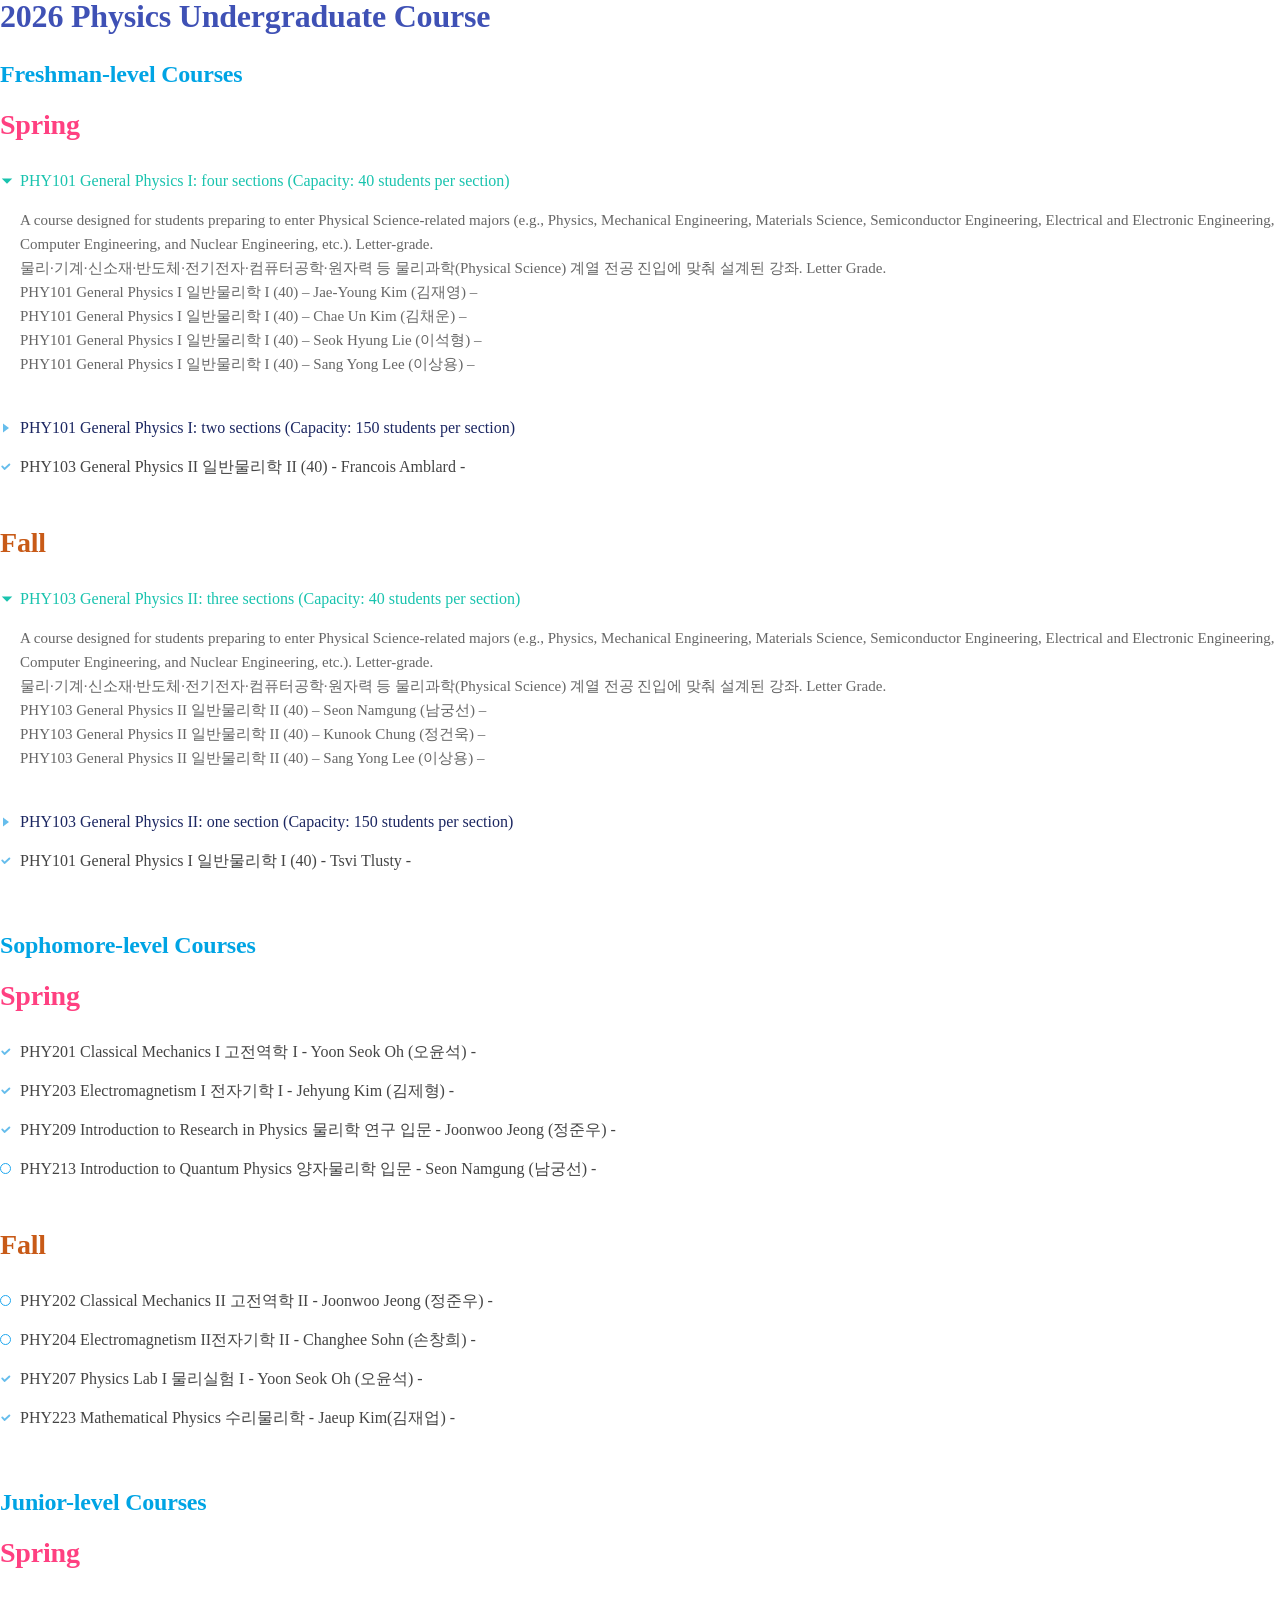
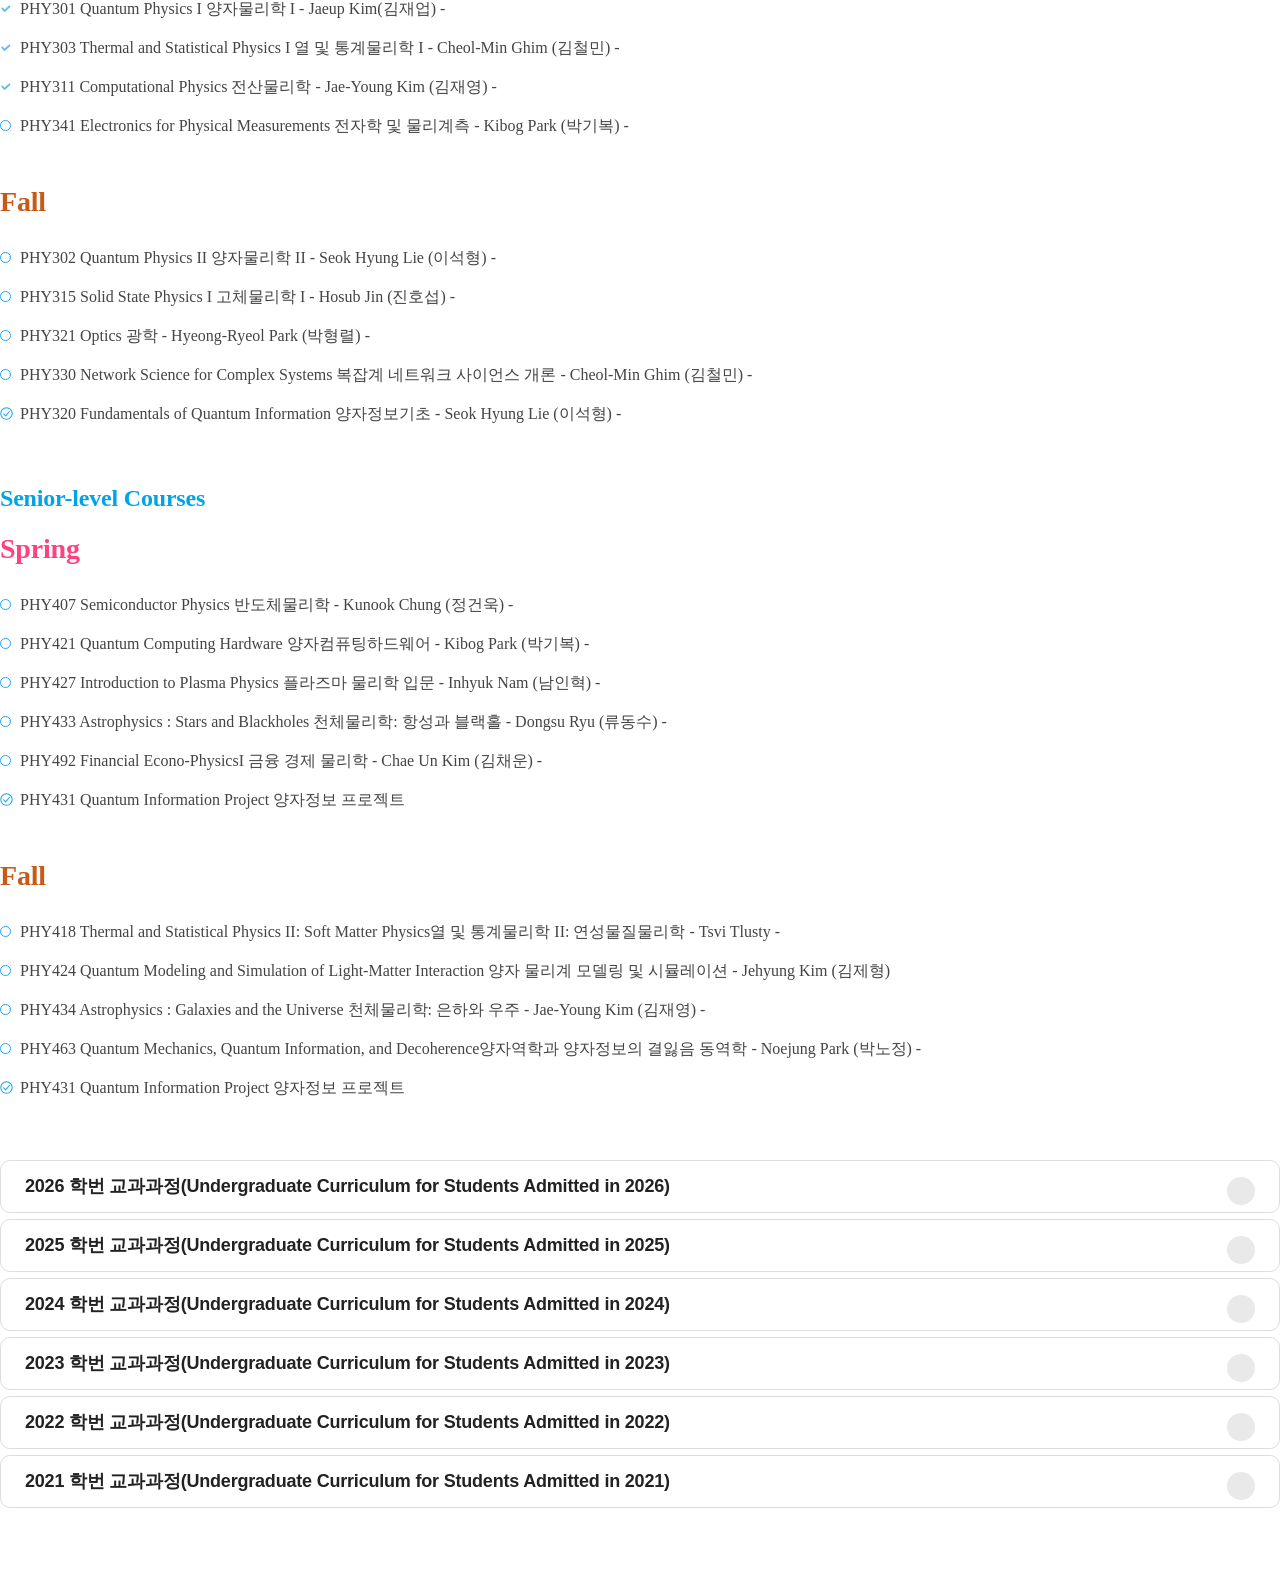
==== index.html @ bd82615c "first commit" ====
<!doctype html>
<html lang="en">
  <head>
    <meta charset="UTF-8" />
    <meta name="viewport" content="width=device-width, initial-scale=1.0" />
    <title>UNIST Semiconductor Engineering - Goal & Strategy</title>
    <link rel="stylesheet" href="base.css" />
    <link rel="stylesheet" href="table.css" />
    <link rel="stylesheet" href="style.css" />
    <script src="https://cdnjs.cloudflare.com/ajax/libs/jquery/3.7.1/jquery.min.js"></script>
    <script src="index.js"></script>
  </head>
  <body>
    <div class="content-box">
      <div class="con-box">
        <h4 class="h4-tit01 course-main-tit">
          2026 Physics Undergraduate Course
        </h4>
        <div class="con-box02">
          <h5 class="h5-tit01 course-sub-tit">Freshman-level Courses</h5>
          <div class="con-box03">
            <h6 class="h6-tit01 current spring-color">Spring</h6>
            <div class="course-content">
              <ul class="ul-type-dot course-ul">
                <li class="bullet-down title-green">
                  PHY101 General Physics I: four sections (Capacity: 40 students
                  per section)
                  <div class="course-desc">
                    <p>
                      A course designed for students preparing to enter Physical
                      Science-related majors (e.g., Physics, Mechanical
                      Engineering, Materials Science, Semiconductor Engineering,
                      Electrical and Electronic Engineering, Computer
                      Engineering, and Nuclear Engineering, etc.).
                      Letter-grade.<br />물리&middot;기계&middot;신소재&middot;반도체&middot;전기전자&middot;컴퓨터공학&middot;원자력
                      등 물리과학(Physical Science) 계열 전공 진입에 맞춰 설계된
                      강좌. Letter Grade.<br />PHY101 General Physics I
                      일반물리학 I (40) &ndash; Jae-Young Kim (김재영)
                      &ndash;<br />PHY101 General Physics I 일반물리학 I (40)
                      &ndash; Chae Un Kim (김채운) &ndash;<br />PHY101 General
                      Physics I 일반물리학 I (40) &ndash; Seok Hyung Lie
                      (이석형) &ndash;<br />PHY101 General Physics I 일반물리학
                      I (40) &ndash; Sang Yong Lee (이상용) &ndash;
                    </p>
                  </div>
                </li>
                <li class="bullet-right title-blue">
                  PHY101 General Physics I: two sections (Capacity: 150 students
                  per section)
                </li>
                <li class="bullet-check">
                  PHY103 General Physics II 일반물리학 II (40) - Francois
                  Amblard -
                </li>
              </ul>
            </div>
          </div>
          <div class="con-box03 no-pd">
            <h6 class="h6-tit01 current fall-color">Fall</h6>
            <div class="course-content">
              <ul class="ul-type-dot course-ul">
                <li class="bullet-down title-green">
                  PHY103 General Physics II: three sections (Capacity: 40
                  students per section)
                  <div class="course-desc">
                    <p>
                      A course designed for students preparing to enter Physical
                      Science-related majors (e.g., Physics, Mechanical
                      Engineering, Materials Science, Semiconductor Engineering,
                      Electrical and Electronic Engineering, Computer
                      Engineering, and Nuclear Engineering, etc.).
                      Letter-grade.<br />물리&middot;기계&middot;신소재&middot;반도체&middot;전기전자&middot;컴퓨터공학&middot;원자력
                      등 물리과학(Physical Science) 계열 전공 진입에 맞춰 설계된
                      강좌. Letter Grade.<br />PHY103 General Physics II
                      일반물리학 II (40) &ndash; Seon Namgung (남궁선)
                      &ndash;<br />PHY103 General Physics II 일반물리학 II (40)
                      &ndash; Kunook Chung (정건욱) &ndash;<br />PHY103 General
                      Physics II 일반물리학 II (40) &ndash; Sang Yong Lee
                      (이상용) &ndash;
                    </p>
                  </div>
                </li>
                <li class="bullet-right title-blue">
                  PHY103 General Physics II: one section (Capacity: 150 students
                  per section)
                </li>
                <li class="bullet-check">
                  PHY101 General Physics I 일반물리학 I (40) - Tsvi Tlusty -
                </li>
              </ul>
            </div>
          </div>
        </div>
        <div class="con-box02">
          <h5 class="h5-tit01 course-sub-tit">Sophomore-level Courses</h5>
          <div class="con-box03">
            <h6 class="h6-tit01 current spring-color">Spring</h6>
            <div class="course-content">
              <ul class="ul-type-dot course-ul">
                <li class="bullet-check">
                  PHY201 Classical Mechanics I 고전역학 I - Yoon Seok Oh
                  (오윤석) -
                </li>
                <li class="bullet-check">
                  PHY203 Electromagnetism I 전자기학 I - Jehyung Kim (김제형) -
                </li>
                <li class="bullet-check">
                  PHY209 Introduction to Research in Physics 물리학 연구 입문 -
                  Joonwoo Jeong (정준우) -
                </li>
                <li class="bullet-circle">
                  PHY213 Introduction to Quantum Physics 양자물리학 입문 - Seon
                  Namgung (남궁선) -
                </li>
              </ul>
            </div>
          </div>
          <div class="con-box03 no-pd">
            <h6 class="h6-tit01 current fall-color">Fall</h6>
            <div class="course-content">
              <ul class="ul-type-dot course-ul">
                <li class="bullet-circle">
                  PHY202 Classical Mechanics II 고전역학 II - Joonwoo Jeong
                  (정준우) -
                </li>
                <li class="bullet-circle">
                  PHY204 Electromagnetism II전자기학 II - Changhee Sohn (손창희)
                  -
                </li>
                <li class="bullet-check">
                  PHY207 Physics Lab I 물리실험 I - Yoon Seok Oh (오윤석) -
                </li>
                <li class="bullet-check">
                  PHY223 Mathematical Physics 수리물리학 - Jaeup Kim(김재업) -
                </li>
              </ul>
            </div>
          </div>
        </div>
        <div class="con-box02">
          <h5 class="h5-tit01 course-sub-tit">Junior-level Courses</h5>
          <div class="con-box03">
            <h6 class="h6-tit01 current spring-color">Spring</h6>
            <div class="course-content">
              <ul class="ul-type-dot course-ul">
                <li class="bullet-check">
                  PHY301 Quantum Physics I 양자물리학 I - Jaeup Kim(김재업) -
                </li>
                <li class="bullet-check">
                  PHY303 Thermal and Statistical Physics I 열 및 통계물리학 I -
                  Cheol-Min Ghim (김철민) -
                </li>
                <li class="bullet-check">
                  PHY311 Computational Physics 전산물리학 - Jae-Young Kim
                  (김재영) -
                </li>
                <li class="bullet-circle">
                  PHY341 Electronics for Physical Measurements 전자학 및
                  물리계측 - Kibog Park (박기복) -
                </li>
              </ul>
            </div>
          </div>
          <div class="con-box03 no-pd">
            <h6 class="h6-tit01 current fall-color">Fall</h6>
            <div class="course-content">
              <ul class="ul-type-dot course-ul">
                <li class="bullet-circle">
                  PHY302 Quantum Physics II 양자물리학 II - Seok Hyung Lie
                  (이석형) -
                </li>
                <li class="bullet-circle">
                  PHY315 Solid State Physics I 고체물리학 I - Hosub Jin (진호섭)
                  -
                </li>
                <li class="bullet-circle">
                  PHY321 Optics 광학 - Hyeong-Ryeol Park (박형렬) -
                </li>
                <li class="bullet-circle">
                  PHY330 Network Science for Complex Systems 복잡계 네트워크
                  사이언스 개론 - Cheol-Min Ghim (김철민) -
                </li>
                <li class="bullet-check-circle">
                  PHY320 Fundamentals of Quantum Information 양자정보기초 - Seok
                  Hyung Lie (이석형) -
                </li>
              </ul>
            </div>
          </div>
        </div>
        <div class="con-box02">
          <h5 class="h5-tit01 course-sub-tit">Senior-level Courses</h5>
          <div class="con-box03">
            <h6 class="h6-tit01 current spring-color">Spring</h6>
            <div class="course-content">
              <ul class="ul-type-dot course-ul">
                <li class="bullet-circle">
                  PHY407 Semiconductor Physics 반도체물리학 - Kunook Chung
                  (정건욱) -
                </li>
                <li class="bullet-circle">
                  PHY421 Quantum Computing Hardware 양자컴퓨팅하드웨어 - Kibog
                  Park (박기복) -
                </li>
                <li class="bullet-circle">
                  PHY427 Introduction to Plasma Physics 플라즈마 물리학 입문 -
                  Inhyuk Nam (남인혁) -
                </li>
                <li class="bullet-circle">
                  PHY433 Astrophysics : Stars and Blackholes 천체물리학: 항성과
                  블랙홀 - Dongsu Ryu (류동수) -
                </li>
                <li class="bullet-circle">
                  PHY492 Financial Econo-PhysicsI 금융 경제 물리학 - Chae Un Kim
                  (김채운) -
                </li>
                <li class="bullet-check-circle">
                  PHY431 Quantum Information Project 양자정보 프로젝트
                </li>
              </ul>
            </div>
          </div>
          <div class="con-box03 no-pd">
            <h6 class="h6-tit01 current fall-color">Fall</h6>
            <div class="course-content">
              <ul class="ul-type-dot course-ul">
                <li class="bullet-circle">
                  PHY418 Thermal and Statistical Physics II: Soft Matter
                  Physics열 및 통계물리학 II: 연성물질물리학 - Tsvi Tlusty -
                </li>
                <li class="bullet-circle">
                  PHY424 Quantum Modeling and Simulation of Light-Matter
                  Interaction 양자 물리계 모델링 및 시뮬레이션 - Jehyung Kim
                  (김제형)
                </li>
                <li class="bullet-circle">
                  PHY434 Astrophysics : Galaxies and the Universe 천체물리학:
                  은하와 우주 - Jae-Young Kim (김재영) -
                </li>
                <li class="bullet-circle">
                  PHY463 Quantum Mechanics, Quantum Information, and
                  Decoherence양자역학과 양자정보의 결잃음 동역학 - Noejung Park
                  (박노정) -
                </li>
                <li class="bullet-check-circle">
                  PHY431 Quantum Information Project 양자정보 프로젝트
                </li>
              </ul>
            </div>
          </div>
        </div>

        <div class="con-box02 no-pd">
          <div class="accordion">
            <div class="accordion-item">
              <button class="accordion-header">
                <span
                  >2026 학번 교과과정(Undergraduate Curriculum for Students
                  Admitted in 2026)</span
                >
              </button>
              <div class="accordion-body">
                <div class="pdf-box type02">
                  <div
                    class="pdf-view"
                    id="pdf-view-2026"
                    data-url="/_res/unist/physics/etc/2026-Undergraduate-Course-Catalog.pdf"
                  ></div>
                </div>
              </div>
            </div>
            <div class="accordion-item">
              <button class="accordion-header">
                <span
                  >2025 학번 교과과정(Undergraduate Curriculum for Students
                  Admitted in 2025)</span
                >
              </button>
              <div class="accordion-body">
                <div class="pdf-box type02">
                  <div
                    class="pdf-view"
                    id="pdf-view-2025"
                    data-url="/_res/unist/physics/etc/2025-Undergraduate-Course-Catalog.pdf"
                  ></div>
                </div>
              </div>
            </div>
            <div class="accordion-item">
              <button class="accordion-header">
                <span
                  >2024 학번 교과과정(Undergraduate Curriculum for Students
                  Admitted in 2024)</span
                >
              </button>
              <div class="accordion-body">
                <div class="pdf-box type02">
                  <div
                    class="pdf-view"
                    id="pdf-view-2024"
                    data-url="/_res/unist/physics/etc/2024-Undergraduate-Course-Catalog.pdf"
                  ></div>
                </div>
              </div>
            </div>
            <div class="accordion-item">
              <button class="accordion-header">
                <span
                  >2023 학번 교과과정(Undergraduate Curriculum for Students
                  Admitted in 2023)</span
                >
              </button>
              <div class="accordion-body">
                <div class="pdf-box type02">
                  <div
                    class="pdf-view"
                    id="pdf-view-2023"
                    data-url="/_res/unist/physics/etc/2023-Undergraduate-Course-Catalog.pdf"
                  ></div>
                </div>
              </div>
            </div>
            <div class="accordion-item">
              <button class="accordion-header">
                <span
                  >2022 학번 교과과정(Undergraduate Curriculum for Students
                  Admitted in 2022)</span
                >
              </button>
              <div class="accordion-body">
                <div class="pdf-box type02">
                  <div
                    class="pdf-view"
                    id="pdf-view-2022"
                    data-url="/_res/unist/physics/etc/2022-Undergraduate-Course-Catalog.pdf"
                  ></div>
                </div>
              </div>
            </div>
            <div class="accordion-item">
              <button class="accordion-header">
                <span
                  >2021 학번 교과과정(Undergraduate Curriculum for Students
                  Admitted in 2021)</span
                >
              </button>
              <div class="accordion-body">
                <div class="pdf-box type02">
                  <div
                    class="pdf-view"
                    id="pdf-view-2021"
                    data-url="/_res/unist/physics/etc/2021-Undergraduate-Course-Catalog.pdf"
                  ></div>
                </div>
              </div>
            </div>
          </div>
        </div>
      </div>
    </div>
  </body>
</html>
---- base.css ----
@charset "utf-8";

* {
  padding: 0;
  margin: 0;
}

html {
  -webkit-text-size-adjust: 100%;
}
.overflow-hidden {
  overflow: hidden;
}
.pc-hide {
  display: none;
}

.con-box {
  padding: 0 0 70px;
}
.inner-box {
  padding: 0 0 60px;
}
.con-box02 {
  padding: 0 0 50px 0;
}
.con-box03 {
  padding: 0 0 40px 0;
}

.h4-tit01 {
  font-weight: 700;
  font-size: 38px;
  line-height: 100%;
  letter-spacing: -0.2px;
  vertical-align: middle;
  color: #111111;
  padding: 0 0 40px;
}
.h5-tit01 {
  color: #222222;
  font-weight: 700;
  font-size: 32px;
  line-height: 100%;
  letter-spacing: -0.2px;
  vertical-align: middle;
  padding: 0 0 36px;
}
.h6-tit01 {
  color: #222222;
  font-weight: 700;
  font-size: 28px;
  line-height: 100%;
  letter-spacing: -0.2px;
  vertical-align: middle;
  padding: 0 0 30px;
}

.intro-p {
  font-weight: 700;
  font-size: 20px;
  line-height: 36px;
  letter-spacing: -0.2px;
  vertical-align: middle;
  color: #222222;
  padding: 0 0 24px;
}
.con-p {
  font-family: Pretendard;
  font-weight: 500;
  font-size: 16px;
  leading-trim: NONE;
  line-height: 32px;
  letter-spacing: -0.2px;
  vertical-align: bottom;
  color: #444444;
  padding: 0 0 32px;
}

.application .mark-p {
  margin: 20px 0 10px 0;
}
.mark-p {
  position: relative;
  font-weight: 500;
  font-size: 14px;
  line-height: 140%;
  letter-spacing: 0.25px;
  color: #004bae;
  padding: 0 0 0 12px;
}
.mark-p:before {
  content: '※';
  position: absolute;
  top: 0;
  left: 0;
}
.mark-p02 {
  position: relative;
  font-weight: 700;
  font-size: 18px;
  line-height: 36px;
  letter-spacing: -0.1px;
  padding: 0 0 0 12px;
  color: #333333;
}
.mark-p02:before {
  content: '※';
  position: absolute;
  top: 0;
  left: 0;
}
.mark-p03 {
  position: relative;
  font-weight: 700;
  font-size: 12px;
  line-height: 24px;
  letter-spacing: -0.1px;
  padding: 0 0 0 12px;
  color: #045097;
}
.mark-p03:before {
  content: '※';
  position: absolute;
  top: 0;
  left: 0;
}
.mark-p04 {
  position: relative;
  font-weight: 700;
  font-size: 14px;
  line-height: 140%;
  letter-spacing: 0.25px;
  padding: 0 0 0 12px;
  color: #666666;
}
.mark-p05 {
  position: relative;
  font-weight: 500;
  font-size: 14px;
  line-height: 140%;
  letter-spacing: 0.25px;
  padding: 0 0 0 12px;
  color: #666666;
}
.mark-p05:before {
  content: '※';
  position: absolute;
  top: 0;
  left: 0;
}
.mark-p06 {
  position: relative;
  font-weight: 500;
  font-size: 14px;
  line-height: 140%;
  letter-spacing: 0.25px;
  color: #222;
  padding: 0 0 0 12px;
}
.mark-p06:before {
  content: '※';
  position: absolute;
  top: 0;
  left: 0;
}

.no-pbt {
  padding-top: 0 !important;
}
.bd-p {
  border: 1px solid #ccc;
  padding: 25px 30px;
  color: #222;
  font-size: 16px;
  font-weight: 400;
  line-height: 26px;
}

.ul-type-bar > li {
  position: relative;
  padding: 0 0 5px 15px;
  line-height: 140%;
  font-size: 16px;
  font-weight: 500;
  color: #666666;
}
.ul-type-bar > li:before {
  content: '';
  position: absolute;
  top: 8px;
  left: 0;
  width: 8px;
  height: 2px;
  background-color: #666666;
}
.ul-type-bar > li:last-child {
  padding-bottom: 0;
}

.ul-type-dot > li {
  position: relative;
  padding: 0 0 5px 15px;
  line-height: 160%;
  font-size: 16px;
  font-weight: 500;
  color: #666666;
  letter-spacing: 0;
}
.ul-type-dot > li:before {
  content: '';
  position: absolute;
  top: 12px;
  left: 0;
  width: 4px;
  height: 4px;
  background-color: #666666;
  border-radius: 100%;
}
.ul-type-dot > li:last-child {
  padding-bottom: 0;
}

.ul-type-dot02 > li {
  position: relative;
  padding: 0 0 16px 11px;
  font-weight: 500;
  font-size: 16px;
  line-height: 100%;
  letter-spacing: -0.2px;
  vertical-align: bottom;
  color: #444444;
}
.ul-type-dot02 > li:before {
  content: '';
  position: absolute;
  top: 6px;
  left: 0;
  width: 3px;
  height: 3px;
  background-color: #000e2d;
  border-radius: 100%;
}
.ul-type-dot02 > li:last-child {
  padding-bottom: 0;
}

.ul-type-normal > li {
  position: relative;
  line-height: 30px;
  text-indent: 0;
  word-break: keep-all;
}
.ul-type-normal > li:last-of-type {
  padding-bottom: 0;
}

.ol-type01 {
  counter-reset: my-counter;
}
.ol-type01 > li {
  line-height: 160%;
  font-size: 16px;
  font-weight: 500;
  color: #666666;
  padding: 0 0 10px 30px;
  counter-increment: my-counter;
  position: relative;
}
.ol-type01 > li:before {
  content: counter(my-counter);
  position: absolute;
  left: 0;
  top: 2px;
  width: 20px;
  height: 20px;
  border-radius: 100%;
  background: #001b54;
  display: flex;
  align-items: center;
  justify-content: center;
  color: #fff;
  font-size: 12px;
  line-height: 1;
}
.ol-type01 > li:last-child {
  padding-bottom: 0;
}
.ol-type02 > li {
  margin: 0 0 0 20px;
  line-height: 30px;
  text-indent: -20px;
}
.ol-type03 {
  list-style: auto;
}
.ol-type03 > li {
  margin: 0 0 10px 20px;
  line-height: 30px;
  line-height: 160%;
  font-size: 16px;
  font-weight: 500;
  color: #666666;
}
.ol-type03 > li:last-child {
  margin-bottom: 0;
}

.ul-type03 > li {
  position: relative;
  padding: 0 0 0 13px;
  line-height: 24px;
  font-size: 14px;
  font-weight: 500;
  color: #333333;
}
.ul-type03 > li:before {
  content: '';
  position: absolute;
  top: 12px;
  left: 0;
  width: 4px;
  height: 4px;
  background-color: #fe9c00;
  border-radius: 2px;
}
.ul-type04 > li {
  position: relative;
  padding: 0 0 0 13px;
  line-height: 24px;
  font-size: 16px;
  font-weight: 600;
  color: #333333;
  letter-spacing: -0.2px;
  margin-bottom: 5px;
}
.ul-type04 > li:before {
  content: '';
  position: absolute;
  top: 9px;
  left: 0;
  width: 4px;
  height: 4px;
  background-color: #1980c2;
  border-radius: 2px;
}
.ul-type05 > li {
  position: relative;
  padding: 0 0 0 13px;
  line-height: 24px;
  font-size: 16px;
  font-weight: 500;
  color: #333333;
}
.ul-type05 > li:before {
  content: '';
  position: absolute;
  top: 12px;
  left: 0;
  width: 4px;
  height: 4px;
  background-color: #333333;
  border-radius: 2px;
}

.txt-left {
  text-align: left !important;
}
.txt-right {
  text-align: right !important;
}
.txt-center {
  text-align: center !important;
}
.txt-jus {
  text-align: justify !important;
}
.txt-regular {
  font-weight: 400 !important;
}
.txt-medium {
  font-weight: 500 !important;
}
.txt-semibold {
  font-weight: 600 !important;
}
.txt-bold {
  font-weight: 700 !important;
}
.txt-underline {
  text-decoration: underline;
}
.txt-italic {
  font-style: italic;
}
.txt-black {
  color: #333333 !important;
}
.txt-black02 {
  color: #222222 !important;
}
.txt-red {
  color: #c42323 !important;
}
.txt-blue {
  color: #045097 !important;
}
.txt-green {
  color: #008000 !important;
}
.txt-purple {
  color: #800080 !important;
}
.txt-brown {
  color: #94795f !important;
}
.txt-yellow {
  color: #ffd700 !important;
}
.txt-gray {
  color: #666666 !important;
}
.txt-pink {
  color: #c8005f !important;
}
.txt-orange {
  color: #e67200 !important;
}
.txt-white {
  color: #fff !important;
}
.txt-light-blue {
  color: #35bdc7 !important;
}
.txt-light-blue02 {
  color: #004bae !important;
}
.txt-darkbl {
  color: #001a54 !important;
}

.font-semibold {
  font-weight: 600 !important;
}
.d-inline {
  display: inline-block !important;
}

.box-con {
  padding: 35px;
  background: #f5f8fa;
}
.img-box {
  position: relative;
  text-align: center;
  vertical-align: top;
}
.img-box.border {
  padding: 40px;
  border: 1px solid #e0e0e0;
  border-radius: 10px;
}
.img-box > img {
  max-width: 100%;
}
.img-box.w100 > img {
  width: 100%;
}
.img-box.br20 > img {
  border-radius: 20px;
}
.img-box .zoom-in {
  position: absolute;
  bottom: 10px;
  right: 10px;
  padding: 10px 0 0 0;
  text-align: right;
}
.object-fit > img {
  width: 100%;
  height: 100%;
  object-fit: cover;
}

.fl-l {
  float: left;
  padding: 0 20px 20px 0;
}
.fl-r {
  float: right;
  padding: 0 0 20px 20px;
}
.vt-top {
  vertical-align: top;
}
.vt-middle {
  vertical-align: middle;
}
.txt-place {
  place-items: center;
}
.fl-start {
  justify-content: flex-start !important;
}

/* ê°„ê²© */
.pd-t5 {
  padding-top: 5px !important;
}
.pd-t10 {
  padding-top: 10px !important;
}
.pd-t20 {
  padding-top: 20px !important;
}
.pd-t30 {
  padding-top: 30px !important;
}
.pd-b5 {
  padding-bottom: 5px !important;
}
.pd-b10 {
  padding-bottom: 10px !important;
}
.pd-b15 {
  padding-bottom: 15px !important;
}
.pd-b20 {
  padding-bottom: 20px !important;
}
.pd-b30 {
  padding-bottom: 30px !important;
}
.pd-b40 {
  padding-bottom: 40px !important;
}
.pd-b50 {
  padding-bottom: 50px !important;
}
.pd-b60 {
  padding-bottom: 60px !important;
}
.pd-l20 {
  padding-left: 20px !important;
}
.mg-t5 {
  margin-top: 5px !important;
}
.mg-t10 {
  margin-top: 10px !important;
}
.mg-t15 {
  margin-top: 15px !important;
}
.mg-t20 {
  margin-top: 20px !important;
}
.mg-t30 {
  margin-top: 30px !important;
}
.mg-t40 {
  margin-top: 40px !important;
}
.mg-b10 {
  margin-bottom: 10px !important;
}
.mg-b15 {
  margin-bottom: 15px !important;
}
.mg-b20 {
  margin-bottom: 20px !important;
}
.mg-b30 {
  margin-bottom: 30px !important;
}
.mg-b40 {
  margin-bottom: 40px !important;
}
.mg-b50 {
  margin-bottom: 50px !important;
}
.mg-b60 {
  margin-bottom: 60px !important;
}
.mg-tb10 {
  margin: 10px 0 !important;
}

.no-pd {
  padding-bottom: 0 !important;
}
.no-mg {
  margin-bottom: 0 !important;
}
.no-tmg {
  margin-top: 0 !important;
}

/*tab*/
.tab-wrap {
  margin-bottom: 60px;
}
.tab-box {
  padding: 0 0 60px;
}
.tab-box .tab-inner ul {
  display: flex;
  width: 100%;
  gap: 0;
  flex-wrap: nowrap;
  background: #eef3fc;
  border-radius: 99px;
}
.tab-box .tab-inner ul.tab-ul01 > li {
  position: relative;
  vertical-align: bottom;
  display: flex;
  flex: 1;
}
.tab-box .tab-inner ul:has(li:nth-child(6)) {
  display: grid;
  grid-template-columns: repeat(6, 1fr);
}
.tab-box .tab-inner ul.tab-ul01 > li a {
  display: flex;
  align-items: center;
  justify-content: center;
  width: 100%;
  padding: 16px 10px;
  background: unset;
  border: 0;
  border-radius: 0;
}
.tab-box ul.tab-ul01 > li.active a {
  /*border-color: #00439A;box-shadow: inset 0 0 0 2px #00439A;*/
  border: 0;
  background: #004edb;
  border-radius: 99px;
}
.tab-box ul.tab-ul01 > li a span {
  font-weight: 600;
  font-size: 16px;
  line-height: 140%;
  letter-spacing: 0.1px;
  text-align: center;
  vertical-align: middle;
  color: #111111;
  transition: all 0.3s;
  position: relative;
}
.tab-box ul.tab-ul01 > li.active a span {
  color: #fff;
  font-weight: 700;
}
.tab-box ul.tab-ul01 > li.active a span:before {
  display: none;
}

.m-tab-inner {
  display: none;
}
.m-tab-inner .custom-select {
  position: absolute;
  top: 0;
  width: 100%;
  height: 48px;
  font-size: 0;
  cursor: pointer;
  border-radius: 99px;
  overflow: hidden;
  transition: all 0.3s;
  z-index: 99;
  font-weight: 700;
  font-size: 16px;
  line-height: 140%;
  letter-spacing: 0.1px;
  text-align: center;
  vertical-align: middle;
  color: #fff;
  padding: 13px 30px;
  box-sizing: border-box;
  text-align: left;
  background: #004bae;
}
.m-tab-inner ul {
  flex-direction: column;
  position: absolute;
  font-weight: 500;
  padding: 15px 25px;
  border: 1px solid #555;
  margin-top: 5px;
  border-radius: 10px;
  background: rgb(255, 255, 255);
  font-size: 16px;
  color: #666666;
  width: 100%;
  z-index: 999;
  cursor: pointer;
  box-sizing: border-box;
}
.m-tab-inner ul li.active {
  color: #0374bc;
}

/*tab-category*/
.b-category01 {
  padding: 0 0 30px;
}
.b-category01 ul.tab-cate01 {
  display: flex;
  width: 100%;
  gap: 4px;
  flex-wrap: wrap;
}
.b-category01 ul.tab-cate01 > li {
  position: relative;
  vertical-align: bottom;
  border: 1px solid #dddddd;
  border-radius: 5px;
  overflow: hidden;
  display: flex;
  flex: 1;
}
.b-category01 ul:has(li:nth-child(5)) {
  display: grid;
  grid-template-columns: repeat(5, 1fr);
}
.b-category01 ul.tab-cate01 > li a {
  display: flex;
  align-items: center;
  justify-content: center;
  width: 100%;
  background-color: #ffffff;
  table-layout: fixed;
  padding: 16px 10px;
  transition: all 0.3s;
  box-sizing: border-box;
  box-shadow: inset 0 0 0 1px transparent;
  transition:
    box-shadow 0.25s ease,
    border-color 0.25s ease;
  font-weight: 600;
  font-size: 16px;
  line-height: 140%;
  letter-spacing: 0.1px;
  text-align: center;
  vertical-align: middle;
  color: #111111;
  transition: all 0.3s;
  position: relative;
}
.b-category01 ul.tab-cate01 > li.active a {
  border-color: #00439a;
  border: 2px solid #00439a;
  color: #00439a;
  font-weight: 700;
  border-radius: 5px;
}
.b-category01 ul.tab-cate01 > li.active a:before {
  content: '';
  display: inline-block;
  background: url(/_res/unist/unist/img/common/ico-check.png) no-repeat;
  background-size: cover;
  width: 20px;
  height: 14px;
  margin-right: 10px;
  vertical-align: middle;
}

.b-category01-m {
  display: none;
}
.b-category01-m .custom-select {
  position: absolute;
  top: 0;
  width: 100%;
  height: 44px;
  font-size: 0;
  cursor: pointer;
  border-radius: 5px;
  overflow: hidden;
  transition: all 0.3s;
  z-index: 99;
  font-weight: 700;
  font-size: 15px;
  line-height: 140%;
  letter-spacing: 0.1px;
  text-align: center;
  vertical-align: middle;
  color: #004bae;
  padding: 12px 20px;
  box-sizing: border-box;
}
.b-category01-m ul {
  flex-direction: column;
  position: absolute;
  font-weight: 500;
  padding: 15px 25px;
  border: 1px solid #555;
  margin-top: 5px;
  border-radius: 10px;
  background: rgb(255, 255, 255);
  font-size: 16px;
  color: #666666;
  width: 100%;
  z-index: 99;
  cursor: pointer;
  box-sizing: border-box;
}
.b-category01-m ul li.active {
  color: #0374bc;
}

/* btn */
.box-btn {
  padding: 30px 0 30px 0;
}
.box-btn .container-box {
  display: flex;
  flex-wrap: wrap;
  gap: 20px;
  justify-content: center;
}
.btn {
  display: inline-block;
  border: 1px solid #c0c0c0;
  padding: 16px 40px;
  font-size: 16px;
  font-weight: 400;
  line-height: 26px;
  letter-spacing: 0;
  color: #222222;
  border-radius: 8px;
}
.btn:hover {
  background: #001b54;
  color: #fff;
  border-color: #001b54;
}
.btn-gray {
  background-color: #e5e5e5;
}
.btn-violet {
  background-color: #80222f;
  color: #fff;
}
.btn-sky {
  background-color: #0066b3;
  border-color: #0066b3;
  color: #fff;
}
.btn-sky:hover {
  background-color: #fff;
  border-color: #c0c0c0;
  color: #222;
}

.btn.btn-file,
.btn.btn-link {
  position: relative;
  padding: 16px 70px 16px 40px;
  border: 1px solid #c0c0c0;
  font-size: 18px;
  font-weight: 400;
  line-height: 26px;
  letter-spacing: -0.54px;
}
.btn.btn-file:hover,
.btn.btn-link:hover {
  border-color: #001b54;
}
.btn-file:before {
  content: '';
  position: absolute;
  background-image: url(../img/common/ico-download.png);
  background-repeat: no-repeat;
  background-size: cover;
  width: 20px;
  height: 18px;
  top: 48%;
  right: 30px;
  transform: translateY(-50%);
}
.btn-file:hover:before {
  background-image: url(../img/common/ico-download-w.png);
  background-repeat: no-repeat;
  background-size: cover;
  width: 20px;
  height: 18px;
  top: 48%;
  right: 30px;
  transform: translateY(-50%);
}
.btn-link:before {
  background-image: url(../img/common/ico-open.png);
  content: '';
  position: absolute;
  background-repeat: no-repeat;
  background-size: cover;
  width: 20px;
  height: 20px;
  top: 48%;
  right: 30px;
  transform: translateY(-50%);
}
.btn-link:hover:before {
  background-image: url(../img/common/ico-open-w.png);
  content: '';
  position: absolute;
  background-repeat: no-repeat;
  background-size: cover;
  width: 20px;
  height: 20px;
  top: 48%;
  right: 30px;
  transform: translateY(-50%);
}

.btn.btn-type03 {
  border: 1px solid #001b54;
  border-radius: 500px;
  padding: 17px 24px;
  display: inline-block;
  display: flex;
  align-items: center;
  gap: 10px;
  font-weight: 700;
  font-size: 15px;
  line-height: 130%;
  letter-spacing: -0.2px;
  color: #001b54;
  transition: all 0.3s;
}
.btn.btn-type03.btn-white {
  color: #fff;
  background-color: #001b54;
}
.btn.btn-type03.btn-white:hover {
  color: #fff;
  background-color: #001b54;
}
.btn.btn-type03.btn-white:after {
  background-image: url(../img/common/ico-down02-hover.png);
  background-repeat: no-repeat;
  background-size: cover;
}
.btn.btn-type03:hover {
  color: #001b54;
  background: unset;
}
.btn.btn-type03:after {
  content: '';
  background-image: url(../img/common/ico-down02.png);
  background-repeat: no-repeat;
  background-size: cover;
  width: 28px;
  height: 28px;
}
/*.btn.btn-type03:hover:after {background-image: url(../img/common/ico-down02-hover.png);background-repeat:no-repeat;background-size:cover;}*/

.flex-start {
  justify-content: flex-start !important;
}
.box-border {
  border: 1px solid #dddddd;
  border-radius: 5px;
  padding: 25px 25px 30px;
}
.box-border .top-tit {
  display: flex;
  gap: 8px;
  align-items: center;
  margin: 0 0 10px;
}
.box-border .top-tit span {
  display: block;
  border-radius: 12px;
  color: #fff;
  font-weight: 700;
  font-size: 13px;
  line-height: 100%;
  letter-spacing: -0.1px;
  vertical-align: middle;
  padding: 8px 12px;
}
.box-border .top-tit .tit {
  font-weight: 600;
  font-size: 20px;
  line-height: 180%;
  letter-spacing: 0;
  vertical-align: middle;
  color: #000e2d;
  flex: 1;
}
.box-border .desc {
  padding: 5px 0 0 40px;
}

.box-border .top-tit span.blue {
  background: #004bae;
}
.box-border .top-tit span.skyblue {
  background: #43c1c3;
}
.box-border .top-tit span.green {
  background: #74c343;
}

/*heading-wrap*/
.box-heading {
  border-radius: 5px;
  overflow: hidden;
  display: flex;
  position: relative;
  justify-content: flex-end;
}
.box-heading .box-txt {
  position: absolute;
  max-width: 732px;
  width: 100%;
  display: flex;
  flex-direction: column;
  left: 0;
  top: 50%;
  transform: translateY(-50%);
  padding: 40px 150px 40px 54px;
  border-radius: 5px 10px 10px 5px;
  height: 100%;
  overflow: hidden;
  box-sizing: border-box;
  justify-content: center;
  backdrop-filter: blur(20px);
}
.box-heading .box-txt .title {
  font-weight: 700;
  font-size: 26px;
  line-height: 100%;
  letter-spacing: 0;
  color: #fff;
  padding: 0 0 25px;
}
.box-heading .box-txt .txt {
  font-weight: 500;
  font-size: 16px;
  line-height: 160%;
  letter-spacing: 0;
  color: #fff;
  padding: 0 0 40px;
}
.box-heading .box-txt .txt02 {
  font-weight: 500;
  font-size: 16px;
  line-height: 160%;
  letter-spacing: -0.02em;
  color: #4bd7d9;
  padding: 0 0 40px;
}
.box-heading .box-txt .mark-p {
  color: #fff;
  font-weight: 700;
  font-size: 16px;
  line-height: 160%;
  letter-spacing: -0.01em;
  padding: 0 0 0 16px;
}
.box-heading .box-img img {
  width: 100%;
  height: 100%;
  object-fit: cover;
}

.box-heading.dormitory .box-txt {
  background: linear-gradient(
    90deg,
    #197e36 0%,
    #197e36 80%,
    rgba(25, 126, 54, 0.15) 100%
  );
  box-shadow:
    0px 5px 40px 0px #11111114,
    0px 0px 91.4px 0px #197e36 inset;
}
.box-heading .box-txt:after {
  content: '';
  position: absolute;
  background: url(/_res/unist/unist/img/content/ico-dormitory.png) no-repeat;
  background-size: cover;
  width: 170px;
  height: 136px;
  bottom: 0;
  right: 62px;
}
.box-heading.healthcare .box-txt {
  background: linear-gradient(
    90deg,
    #004bae 0%,
    #004bae 80%,
    rgba(25, 126, 54, 0.15) 100%
  );
  box-shadow:
    0px 5px 40px 0px #11111114,
    0px 0px 91.4px 0px #004bae inset;
}
.box-heading.healthcare .box-txt:after {
  content: '';
  position: absolute;
  background: url(/_res/unist/unist/img/content/ico-healthcare.png) no-repeat;
  background-size: cover;
  width: 224px;
  height: 151px;
  bottom: 0;
  right: 42px;
}
.box-heading.clinic .box-txt {
  background: linear-gradient(
    90deg,
    #2cbdbf 0%,
    #2cbdbf 80%,
    rgba(25, 126, 54, 0.15) 100%
  );
  box-shadow:
    0px 5px 40px 0px #11111114,
    0px 0px 91.4px 0px #2cbdbf inset;
}
.box-heading.clinic .box-txt:after {
  content: '';
  position: absolute;
  background: url(/_res/unist/unist/img/content/ico-dormitory02.png) no-repeat;
  background-size: cover;
  width: 224px;
  height: 151px;
  bottom: 0;
  right: 42px;
}
.box-heading.pharmacy .box-txt {
  background: linear-gradient(
    90deg,
    #6b3baf 0%,
    #6b3baf 80%,
    rgba(25, 126, 54, 0.15) 100%
  );
  box-shadow:
    0px 5px 40px 0px #11111114,
    0px 0px 91.4px 0px #6b3baf inset;
}
.box-heading.pharmacy .box-txt:after {
  content: '';
  position: absolute;
  background: url(/_res/unist/unist/img/content/ico-dormitory02.png) no-repeat;
  background-size: cover;
  width: 224px;
  height: 151px;
  bottom: 0;
  right: 42px;
}
.box-heading.human .box-txt {
  background: linear-gradient(
    90deg,
    #5b9fdf 0%,
    #5b9fdf 80%,
    rgba(25, 126, 54, 0.15) 100%
  );
  box-shadow:
    0px 5px 40px 0px #11111114,
    0px 0px 91.4px 0px #5b9fdf inset;
}
.box-heading.human .box-txt:after {
  content: '';
  position: absolute;
  background: url(/_res/unist/unist/img/content/ico-dormitory02.png) no-repeat;
  background-size: cover;
  width: 224px;
  height: 151px;
  bottom: 0;
  right: 42px;
}

.box-heading.location .box-txt {
  background: linear-gradient(
    90deg,
    #001a54 0%,
    #001a54 80%,
    rgba(25, 126, 54, 0.15) 100%
  );
  box-shadow:
    0px 5px 40px 0px #11111114,
    0px 0px 280px 0px #001a54 inset;
}
.box-heading.location .box-txt:after {
  display: none;
}

.list-guide {
  display: flex;
  gap: 30px 14px;
  flex-wrap: wrap;
}
.list-guide > li {
  flex: 1;
  height: auto;
  position: relative;
}
.list-guide > li .guide-box {
  border: 1px solid #dddddd;
  border-radius: 5px;
  padding: 20px 13px;
  box-sizing: border-box;
  display: flex;
  flex-direction: column;
  height: 100%;
  min-height: 132px;
  min-width: 194px;
}
.list-guide > li .box-top {
  display: flex;
  align-items: flex-start;
  gap: 5px;
  justify-content: center;
  margin: 0 0 10px;
}
.list-guide > li .box-top p {
  font-weight: 600;
  font-size: 16px;
  line-height: 180%;
  letter-spacing: 0;
  vertical-align: middle;
  color: #000e2d;
}
.list-guide > li .box-bot {
  display: flex;
  align-items: center;
  justify-content: center;
  flex: 1;
}
.list-guide > li .box-bot p {
  font-weight: 500;
  font-size: 16px;
  line-height: 160%;
  letter-spacing: 0;
  vertical-align: middle;
  color: #666666;
  text-align: center;
  word-break: break-all;
}

.accordion-item {
  border: 1px solid #dddddd;
  border-radius: 10px;
  padding: 16px 24px;
  background: #fff;
  position: relative;
  margin: 6px 0 0;
  cursor: pointer;
}
.accordion-item:first-child {
  margin: 0;
}
.accordion-header {
  width: 100%;
  border: none;
  display: flex;
  align-items: center;
  cursor: pointer;
  gap: 10px;
  background: unset;
  padding: 0;
  position: relative;
  transition: all 0.3s;
  border-bottom: 1px solid transparent;
}
.accordion-header:after {
  content: '';
  width: 100%;
  height: 28px;
  background: #e9e9e9 url(/_res/unist/temp01/img/common/ico-accordion.png)
    no-repeat center center;
  border-radius: 100%;
  max-width: 28px;
  position: absolute;
  top: 0;
  right: 0;
  transition: all 0.3s;
  background-size: 8px 5px;
}
.accordion-header > p {
  padding: 5px 20px;
  background: #e6eefb;
  border-radius: 99px;
  width: auto;
  box-sizing: border-box;
  font-weight: 600;
  font-size: 14px;
  line-height: 100%;
  letter-spacing: -0.2px;
  vertical-align: bottom;
  color: #004edb;
}
.accordion-header > span {
  font-weight: 700;
  font-size: 18px;
  line-height: 100%;
  letter-spacing: -0.2px;
  vertical-align: bottom;
  color: #222222;
}
.accordion-body {
  display: none;
  overflow: hidden;
  padding: 30px 0 6px;
}
.accordion-body p {
  font-weight: 500;
  font-size: 16px;
  line-height: 32px;
  letter-spacing: -0.2px;
  vertical-align: bottom;
  color: #444444;
}
.accordion-item.active .accordion-body {
  padding: 30px 0 6px;
}
.arrow {
  width: 10px;
  height: 10px;
  border-right: 2px solid #333;
  border-bottom: 2px solid #333;
  transform: rotate(45deg);
  transition: transform 0.3s ease;
}
.accordion-item.active .arrow {
  transform: rotate(-135deg);
}
.accordion-item.active {
  border-bottom: 1px solid #eeeeee;
}
.accordion-item.active .accordion-header:after {
  background: #004edb url(/_res/unist/temp01/img/common/ico-accordion-top.png)
    no-repeat center center;
  background-size: 8px 5px;
  transform: rotate(360deg);
}
.btn-accordion {
  margin: 40px 0 0;
  display: flex;
  gap: 10px;
}
.btn-accordion a {
  padding: 20px 20px;
  max-width: 235px;
  width: 100%;
  box-sizing: border-box;
  border: 1px solid #004edb;
  border-radius: 5px;
  display: flex;
  align-items: center;
  justify-content: center;
  font-weight: 700;
  font-size: 16px;
  line-height: 100%;
  letter-spacing: -0.2px;
  color: #004edb;
  transition: all 0.3s;
}
.btn-accordion a:hover {
  background: #004edb;
  border: 1px solid #004edb;
  color: #fff;
}

@media screen and (min-width: 1025px) {
  /* tab one page */
  .tab-area1 > button {
    display: none;
  }
  .tab-area1.type02 {
    margin-bottom: 40px;
  }
  .tab-area1.type02 .tit-tab {
    display: none;
  }
  .tab-area1.type02 > ul {
    gap: 8px;
    display: flex;
    flex-wrap: wrap;
  }
  .tab-area1.type02 > ul > li {
    margin-right: 0px;
  }
  .tab-area1.type02 > ul > li {
    position: relative;
    vertical-align: bottom;
    border: 1px solid #dddddd;
    border-radius: 5px;
    overflow: hidden;
    display: flex;
    flex: 1;
  }
  .tab-area1.type02 > ul > li a {
    display: flex;
    align-items: center;
    justify-content: center;
    width: 100%;
    background-color: #ffffff;
    table-layout: fixed;
    box-sizing: border-box;
    padding: 16px 10px;
    transition: all 0.3s;
    box-sizing: border-box;
    box-shadow: inset 0 0 0 1px transparent;
    transition:
      box-shadow 0.25s ease,
      border-color 0.25s ease;
  }
  .tab-area1.type02 > ul > li a > span {
    font-weight: 600;
    font-size: 16px;
    line-height: 140%;
    letter-spacing: 0.1px;
    text-align: center;
    vertical-align: middle;
    color: #111111;
    transition: all 0.3s;
    position: relative;
  }
  .tab-area1.type02 > ul > li a.active {
    border-color: #00439a;
    box-shadow: inset 0 0 0 2px #00439a;
    border: 1px solid #00439a;
  }
  .tab-area1.type02 > ul > li a.active span {
    color: #00439a;
    font-weight: 700;
  }
  .tab-area1.type02 > ul > li a.active span:before {
    content: '';
    display: inline-block;
    background: url(/_res/unist/unist/img/common/ico-check.png) no-repeat;
    background-size: cover;
    width: 20px;
    height: 14px;
    margin-right: 10px;
    vertical-align: middle;
  }
}

@media screen and (max-width: 1024px) {
  .pc-hide {
    display: block !important;
  }
  .mobile-hide {
    display: none;
  }

  .tab-area1.type02 {
    position: relative;
  }
  .tab-area1.type02.tops {
    margin-top: 40px;
    margin-bottom: 60px;
  }
  .tab-area1.type02 > button {
    display: block;
    background-color: #ffffff;
    height: 44px;
    border-radius: 5px;
    border: 1px solid #00317c;
    font-size: 15px;
    text-align: center;
    position: relative;
    color: #004bae;
    width: 100%;
    font-weight: 700;
    cursor: pointer;
    padding: 0;
    margin: 0 0 30px;
  }
  .tab-area1.type02 > button > span {
    position: relative;
    padding: 12px 20px;
    display: block;
    height: 100%;
    width: 100%;
    box-sizing: border-box;
  }
  .tab-area1.type02 > button > span:after {
    content: '';
    background: url(/_res/unist/unist/img/common/ico-tab-mo.png) no-repeat;
    position: absolute;
    right: 21px;
    top: 0;
    width: 16px;
    height: 8px;
    background-position: center;
    background-size: cover;
    transition: all 0.3s ease-in-out;
    top: 50%;
    transform: translateY(-50%);
  }
  .tab-area1.type02 a.active {
    color: #ff9600;
  }
  .tab-area1.type02 a {
    padding: 0 0 12px;
    font-size: 14px;
    font-weight: 400;
  }
  .tab-area1.type02 > ul > li:last-child > a {
    padding-bottom: 0;
  }
  .tab-area1.type02 > ul {
    padding: 15px 25px;
    top: calc(100% + 8px);
    border: 1px solid #555;
  }
  .tab-area1.type02 > ul > li {
    margin-right: 0;
  }
  .tab-area1.type02 > ul > li a.active {
    background: unset;
    border-color: unset;
    color: #0374bc;
  }
  .tab-area1.type02 .tit-tab {
    position: absolute;
    top: 12px; /*transform: translate(-50%);*/
    left: 30px;
    color: #fff;
    font-weight: 700;
    display: block;
    font-size: 14px;
  }

  .tab-area1.type02.open > button {
    background: #004bae;
    color: #fff;
  }
  .tab-area1.type02.open > button > span:after {
    transform: translateY(-50%) rotate(360deg);
    background: url(/_res/unist/unist/img/common/ico-tab-mo-w.png) no-repeat;
  }

  .tab-area1.type02 > button:after {
    right: 22px;
  }
  .tab-area1 > button:after {
    content: var(--icon-toggle-close);
    position: absolute;
    top: 50%;
    right: 1.9rem;
    font-family: var(--font-icon);
    font-size: 1.2rem;
    font-weight: 400;
    transform: translateY(-50%);
  }
  .tab-area1 > ul {
    display: none;
    position: absolute;
    top: calc(100% + 0.4rem);
    z-index: 3;
    padding: 1.7rem 1.5rem;
    width: 100%;
    border: 1px solid var(--line7);
    background: #fff;
    border-radius: 1rem;
    box-shadow: 0 1rem 2.5rem 0 rgba(0, 0, 0, 0.2);
    box-sizing: border-box;
  }
  .tab-area1 a {
    display: block;
    padding: 0.4rem;
    font-size: 1.4rem;
    font-weight: 600;
    color: var(--color4);
  }
  .tab-area1 a.active {
    color: var(--page-point);
    font-weight: 700;
    text-decoration: underline;
  }
  .tab-area1.open > ul {
    display: block;
  }
  .tab-area1.open > button:after {
    content: var(--icon-toggle-open);
  }
  .tab-box ul li a {
    padding: 0 18px;
    min-width: auto;
    min-height: 40px;
  }
  .tab-box ul li a span {
    font-size: 14px;
  }

  /*tab*/
  .tab-box ul.tab-ul01 {
    grid-template-columns: repeat(4, 1fr);
  }

  /*heading*/
  .box-heading {
    flex-direction: column-reverse;
  }
  .box-heading .box-txt {
    position: relative;
    top: -40px;
    transform: unset;
    max-width: unset;
    border-radius: 10px 10px 5px 5px;
    padding: 30px 40px 30px 40px;
    margin-bottom: -40px;
  }
  .box-heading .box-img {
    height: 350px;
  }

  .box-heading .box-txt .title {
    font-size: 24px;
    padding: 0 0 20px;
  }
  .box-heading .box-txt .txt {
    font-size: 14px;
    padding: 0 0 20px;
    line-height: 150%;
  }
  .box-heading .box-txt .txt02 {
    font-size: 14px;
    padding: 0 0 20px;
    line-height: 150%;
  }
  .box-heading .box-txt .mark-p {
    font-size: 14px;
    line-height: 150%;
  }
  .box-heading.dormitory .box-txt {
    background: linear-gradient(
      0deg,
      #197e36 0%,
      #197e36 80%,
      rgba(25, 126, 54, 0.15) 100%
    );
  }
  .box-heading.healthcare .box-txt {
    background: linear-gradient(
      0deg,
      #004bae 0%,
      #004bae 80%,
      rgba(25, 126, 54, 0.15) 100%
    );
  }
  .box-heading.clinic .box-txt {
    background: linear-gradient(
      0deg,
      #2cbdbf 0%,
      #2cbdbf 80%,
      rgba(25, 126, 54, 0.15) 100%
    );
  }
  .box-heading.pharmacy .box-txt {
    background: linear-gradient(
      0deg,
      #6b3baf 0%,
      #6b3baf 80%,
      rgba(25, 126, 54, 0.15) 100%
    );
  }
  .box-heading.human .box-txt {
    background: linear-gradient(
      0deg,
      #5b9fdf 0%,
      #5b9fdf 80%,
      rgba(25, 126, 54, 0.15) 100%
    );
  }

  /*tab*/
  .tab-box {
    padding: 0 0 40px;
  }
  .tab-box ul.select-options > li {
    padding: 0 0 12px;
    font-weight: 500;
    font-size: 14px;
    line-height: 140%;
    letter-spacing: 0.1px;
    vertical-align: middle;
    color: #333333;
  }
  .tab-box ul.select-options > li:last-child {
    padding: 0;
  }
  .tab-box ul.select-options > li.link-op span {
  }
  .tab-box ul.select-options > li.link-op span:after {
    content: '';
    display: inline-block;
    background: url(/_res/unist/unist/img/common/ico-blank-mo.png) no-repeat;
    width: 11px;
    height: 11px;
    filter: invert(1) brightness(0);
  }
  .tab-box ul.select-options > li.link-op.active span:after {
    background: url(/_res/unist/unist/img/common/ico-blank-mo-a.png) no-repeat;
    filter: none;
  }
  .m-tab-inner ul li.active {
    font-weight: 600;
    text-decoration: underline;
    color: #004bae;
    text-underline-offset: 3px;
  }

  .tab-inner {
    display: block;
    padding: 0 0 40px;
  }
  .tab-sel {
    position: absolute;
    top: 0;
    left: 0;
    width: 100%;
    height: 44px;
    opacity: 0;
  }
  .tab-sel option {
    background: #f2f2f2;
    color: #395065;
  }
  .m-tab-inner {
    display: block;
    margin-top: 0px;
    position: relative;
  }
  .m-tab-inner label {
    display: block;
    position: relative;
    padding: 13px 30px;
    border: 1px solid #004edb;
    width: 100%;
    height: 44px;
    font-weight: 700;
    font-size: 0;
    line-height: 140%;
    letter-spacing: 0.1px;
    text-align: center;
    vertical-align: middle;
    color: #004bae;
    -webkit-appearance: none;
    -moz-appearance: none;
    appearance: none;
    text-align: center;
    box-sizing: border-box;
    border-radius: 5px;
    background-size: 15px;
    text-align: center;
    overflow: hidden;
    border-radius: 99px;
  }
  .m-tab-inner .custom-select:after {
    content: '';
    background: url(/_res/unist/temp01/img/common/ico-tab-mo.png) no-repeat;
    position: absolute;
    right: 21px;
    top: 0;
    width: 8px;
    height: 5px;
    background-position: center;
    background-size: cover;
    transition: all 0.3s ease-in-out;
    top: 50%;
    transform: translateY(-50%);
  }
  .m-tab-inner .custom-select.active:after {
    transform: translateY(-50%) rotate(180deg);
    background: url(/_res/unist/temp01/img/common/ico-tab-mo.png) no-repeat;
  }
  .m-tab-inner .custom-select.active {
    background: #004bae;
    color: #fff;
  }

  .tab-box .tab-inner ul {
    border-radius: 10px;
    background: #fff;
  }

  /*category*/
  .b-category01-m > label {
    display: none;
  }
  .b-category01 ul.select-options > li {
    padding: 0 0 12px;
    font-weight: 500;
    font-size: 14px;
    line-height: 140%;
    letter-spacing: 0.1px;
    vertical-align: middle;
    color: #333333;
  }
  .b-category01 ul.select-options > li:last-child {
    padding: 0;
  }
  .b-category01-m ul li.active {
    font-weight: 600;
    text-decoration: underline;
    color: #004bae;
  }

  .sel-category {
    position: absolute;
    top: 0;
    left: 0;
    width: 100%;
    height: 44px;
    opacity: 0;
  }
  .sel-category option {
    background: #f2f2f2;
    color: #395065;
  }
  .b-category01-m {
    display: block;
    margin-top: 0px;
    position: relative;
  }
  .b-category01-m label {
    display: block;
    position: relative;
    padding: 12px 20px;
    border: 1px solid #004bae;
    width: 100%;
    height: 44px;
    font-weight: 700;
    font-size: 0;
    line-height: 140%;
    letter-spacing: 0.1px;
    text-align: center;
    vertical-align: middle;
    color: #004bae;
    -webkit-appearance: none;
    -moz-appearance: none;
    appearance: none;
    text-align: center;
    box-sizing: border-box;
    border-radius: 5px;
    background-size: 15px;
    text-align: center;
    overflow: hidden;
  }
  .b-category01-m .custom-select:after {
    content: '';
    background: url(/_res/unist/unist/img/common/ico-tab-mo.png) no-repeat;
    position: absolute;
    right: 21px;
    top: 0;
    width: 16px;
    height: 8px;
    background-position: center;
    background-size: cover;
    transition: all 0.3s ease-in-out;
    top: 50%;
    transform: translateY(-50%);
  }
  .b-category01-m .custom-select.active:after {
    transform: translateY(-50%) rotate(360deg);
    background: url(/_res/unist/unist/img/common/ico-tab-mo-w.png) no-repeat;
  }
  .b-category01-m .custom-select.active {
    background: #004bae;
    color: #fff;
  }

  .btn.btn-file,
  .btn.btn-link {
    padding: 15px 30px 15px 15px;
    font-size: 14px;
  }
  .btn-link:before {
    right: 15px;
  }
  .btn-file:before {
    right: 15px;
  }

  .list-guide > li {
    flex: 0 0 calc(100% / 3 - 10px);
  }
  .step-list li .box-txt .ico {
    max-width: 45px;
    width: 100%;
  }
  .step-list li .box-txt .ico img {
    width: 100%;
  }
}

@media screen and (max-width: 768px) {
  .con-box {
    padding: 0 0 60px;
  }
  .inner-box {
    padding: 0 0 50px;
  }
  .con-box02 {
    padding: 0 0 30px 0;
  }
  .con-box03 {
    padding: 0 0 20px 0;
  }

  .h4-tit01 {
    font-size: 30px;
    padding-bottom: 30px;
  }
  .h5-tit01 {
    font-size: 26px;
    padding-bottom: 24px;
    line-height: 100%;
  }
  .h6-tit01 {
    font-size: 22px;
    padding-bottom: 20px;
    line-height: 100%;
  }

  .con-p {
    font-size: 15px;
    line-height: 30px;
    padding: 0 0 24px 0;
  }
  .intro-p {
    font-size: 16px;
    padding: 0 0 20px;
    line-height: 30px;
  }
  .mark-p {
    font-size: 13px;
    line-height: 22px;
  }
  .mark-p02 {
    font-size: 15px;
    line-height: 25px;
  }
  .mark-p06 {
    font-size: 13px;
    line-height: 22px;
  }
  .img-box.line {
    padding: 35px 20px;
  }

  .ul-type-dot > li {
    font-size: 15px;
    line-height: 160%;
  }
  .ul-type-dot > li:before {
    top: 10px;
  }
  .ul-type-dot02 > li {
    font-size: 15px;
  }
  .ul-type-dot02 > li:before {
    top: 5px;
  }
  .ul-type-bar > li {
    font-size: 15px;
    line-height: 160%;
  }
  .ul-type-bar > li:before {
    top: 10px;
  }
  .ol-type01 > li {
    font-size: 14px;
    padding: 0 0 10px 25px;
  }
  .ol-type03 > li {
    font-size: 14px;
  }
  .ol-type01 > li:before {
    width: 18px;
    height: 18px;
    font-size: 10px;
  }

  .ul-type03 > li {
    line-height: 22px;
    font-size: 12px;
  }
  .ul-type04 > li {
    line-height: 22px;
    font-size: 14px;
  }
  .ul-type05 > li {
    line-height: 24px;
    font-size: 14px;
  }

  .link-box ul li a.link-btn::after {
    width: 30px;
    height: 30px;
    background-size: 12px !important;
  }
  .link-box ul li a.link-btn {
    padding: 11.36px 60px 11.36px 20px;
    font-size: 14px;
  }
  .link-boxs ul li a.link-btn {
    padding: 12px 55px 12px 22px;
    font-size: 14px;
    font-weight: 600;
    width: 100%;
    box-sizing: border-box;
  }

  .box-border .desc {
    padding: 0;
  }
  .box-border .top-tit .tit {
    font-size: 16px;
    line-height: 140%;
  }
  .box-border {
    padding: 20px;
  }
  .link-boxs ul {
    gap: 5px;
  }

  .accordion-item {
    padding: 16px 12px;
  }
  .accordion-item.active .accordion-body {
    padding: 20px 0 4px;
  }
  .accordion-body p {
    font-size: 15px;
  }
}

@media screen and (max-width: 500px) {
  .title03 br {
    display: none;
  }
  .link-boxs ul {
  }
  .box-btn .container-box {
    flex-direction: column;
  }

  .list-guide > li {
    flex: 0 0 100%;
  }

  .btn-accordion {
    flex-direction: column;
  }
  .btn-accordion a {
    width: 100%;
    max-width: unset;
    font-size: 14px;
    padding: 15px;
  }
}
---- table.css ----
/*table*/
.table-wrap {
  overflow: hidden;
}
.table {
  width: calc(100% + 1px);
  table-layout: fixed;
  border-spacing: 0;
  border-collapse: unset;
  border-top: 2px solid #000e2d;
  border-bottom: 1px solid #cccccc;
}
.table thead th {
  padding: 16px 20px;
  border: 0;
  border-bottom: 1px solid #000e2d;
  border-left: 0;
  background-color: #ffffff;
  font-weight: 600;
  font-size: 15px;
  color: #000e2d;
  line-height: 100%;
  text-align: center;
  word-wrap: break-word;
  box-sizing: border-box;
  position: relative;
}
.table thead th:before {
  content: '';
  position: absolute;
  width: 1px;
  height: 16px;
  background: #cccccc;
  right: 0;
  top: 50%;
  transform: translateY(-50%);
}
.table thead th.th-left {
  text-align: left !important;
}
.table thead th.no-bottom {
  border-bottom: 0 !important;
}
.table.pad thead th {
  padding: 15px 10px;
  font-size: 15px;
}

.table tbody th {
  padding: 16px 20px;
  border-right: 1px solid #cccccc;
  border-bottom: 1px solid #cccccc;
  background-color: #ffffff;
  font-weight: 600;
  font-size: 15px;
  color: #000e2d;
  line-height: 130%;
  text-align: center;
  letter-spacing: -0.5px;
  word-wrap: break-word;
}
.table tbody th a:hover {
  text-decoration: underline;
}
.table tbody th.th-left {
  text-align: left !important;
}
.table tbody td {
  padding: 16px 20px;
  border-right: 1px solid #cccccc;
  border-bottom: 1px solid #cccccc;
  font-weight: 500;
  font-size: 14px;
  color: #333333;
  line-height: 150%;
  text-align: center;
  word-break: break-word;
}
.table.pad tbody td {
  padding: 15px;
}
.table tbody td a {
  color: #333333;
}
.table tbody td.td-left {
  text-align: left !important;
}
.table tbody td.td-flex {
  display: flex;
  justify-content: center;
  padding: 20px;
}
.table tbody td.td-bg {
  background-color: #f3f7f4;
}
.table tbody td.td-bg-gray {
  background-color: #efefef;
}
.table tbody td.td-top {
  vertical-align: top;
}
.table tbody td.no-right {
  border-right: none;
}
.table tbody td > a.details {
  font-weight: 600;
  font-size: 14px;
  line-height: 130%;
  letter-spacing: 0;
  text-align: center;
  text-decoration: underline;
  text-decoration-style: solid;
  text-underline-offset: 2px;
  text-decoration-thickness: 0%;
  text-decoration-skip-ink: auto;
  color: #004bae;
  position: relative;
  display: flex;
  align-items: center;
  justify-content: center;
  gap: 3px;
}
.table tbody td > a.details:after {
  content: '';
  display: inline-block;
  background: url(/_res/unist/admission/img/common/ico-btn-table.png) no-repeat;
  width: 11px;
  height: 10px;
}

.table tbody td .ul-type-dot > li {
  color: #333333;
  font-size: 15px;
  line-height: 140%;
  padding: 0 0 0 10px;
}
.table tbody td .ul-type-dot > li:before {
  top: 7px;
}
.table thead th.no-right {
  border-right: none;
}
.table thead th:last-child {
  border-right: none !important;
}
.table tbody td:last-child {
  border-right: none !important;
}
.table thead th.yes-right {
  border-right: 1px solid #dddddd !important;
}
.table tbody th.yes-right {
  border-right: 1px solid #dddddd !important;
}
.table tbody td.yes-right {
  border-right: 1px solid #dddddd !important;
}
.table tbody td.yes-bottom {
  border-bottom: 1px solid #bbbbbb !important;
}

.table tbody td .mark {
  display: block;
  font-size: 15px;
  line-height: 25px;
  color: #c8005f;
  font-weight: 600;
}
.table tbody td > a.link-table {
  position: relative;
  background: #fff;
  color: #0072bb;
  border: 1px solid #0072bb;
  padding: 10px 35px 10px 19px;
  font-size: 15px;
  font-weight: 700;
  line-height: 24px;
  border-radius: 27.5px;
  letter-spacing: -0.25px;
  transition: all 0.3s;
  max-height: 40px;
}
.table tbody td > a.link-table:hover {
  color: #fff;
  background: #0072bb;
}
.table tbody td > a.link-table:hover::after {
  background: url(../img/common/ico-link-top.png);
  background-repeat: no-repeat;
  background-size: auto;
  background-position: center;
}
.table tbody td > a.link-table.down:hover::after {
  background: url(../img/common/ico-table-down-w.png);
  background-repeat: no-repeat;
  background-size: auto;
  background-position: center;
}
.table tbody td > a.link-table::after {
  content: '';
  display: inline-block;
  width: 12px;
  height: 12px;
  vertical-align: text-bottom;
  right: 15px;
  top: 50%;
  transform: translateY(-50%);
  position: absolute;
  background: url(../img/common/ico-table-link.png);
  background-repeat: no-repeat;
  background-size: auto;
  background-position: center;
}
.table tbody td > a.link-table.down::after {
  width: 14px;
  height: 14px;
  background: url(../img/common/ico-table-down.png);
  background-repeat: no-repeat;
  background-size: auto;
  background-position: center;
}

.table:not(:has(thead)) tbody tr:first-child td {
  border-top: 2px solid #001b54;
}
.table:not(:has(thead)) tbody tr:first-child th {
  border-top: 2px solid #001b54;
}
.table-wrap::-webkit-scrollbar {
  height: 6px;
  width: 6px;
  background-color: transparent;
}
.table-wrap::-webkit-scrollbar-track {
  border-radius: 10px;
  background-color: transparent;
}
.table-wrap::-webkit-scrollbar-thumb {
  background-color: #001b54;
  border-radius: 50px;
}

.table tbody td span.best {
  font-size: 15px;
  line-height: 25px;
  font-weight: 600;
  color: #fff;
  background: #003e65;
  border-radius: 19px;
  padding: 7px;
  margin: 0 7px 0 0;
}
.table tbody tr.pos td {
  background: #fcf2f7;
  color: #c8005f;
  font-weight: 700;
}
/* scrollbox */
.msg-touch-help {
  display: none;
}

@media screen and (max-width: 768px) {
  .table thead th {
    padding: 16px 10px;
    font-size: 16px;
    line-height: 100%;
  }
  .table tbody th {
    padding: 16px 10px;
    font-size: 16px;
    line-height: 100%;
  }
  .table tbody td {
    padding: 16px;
    font-size: 15px;
    line-height: 20px;
  }

  /* scrollbox */
  .scrollbox {
    position: relative;
    width: 100%;
    overflow-x: auto;
    overflow-y: hidden;
    padding-bottom: 2px;
  }
  .scrollbox .table {
    width: 800px;
  }
  .scrollbox .table.pad {
    width: 1500px;
  }
  .scrollbox .table table {
    width: 100%;
  }
  .msg-touch-help {
    display: block;
    position: absolute;
    top: 30px;
    left: 50%;
    margin: 0 0 0 -35px;
    width: 70px;
    height: 70px;
  }
  .msg-touch-help img {
    width: 100%;
  }

  .table tbody td .ul-type-dot > li {
    font-size: 14px;
    line-height: 140%;
  }
}
---- style.css ----
.center-intro {
  text-align: center;
}
.prof-icon {
  padding-bottom: 15px;
}
.prof-icon img {
  width: 44px;
}
.center-intro .h4-tit01 {
  padding-bottom: 12px;
}
.center-intro .h5-tit01 {
  padding-bottom: 24px;
  font-size: 28px;
}
.center-intro .con-p {
  padding-bottom: 8px;
  color: #444444;
  font-weight: 600;
}
.table.prof-table {
  border-top: 2px solid #eeeeee;
}
.table.prof-table thead th {
  font-weight: 700;
  padding: 20px;
}
.table.prof-table tbody td {
  font-weight: 700;
  padding: 16px 20px;
}
.bottom-illust img {
  max-width: 440px;
  width: 100%;
}
.course-main-tit {
  color: #3f51b5 !important;
  font-size: 32px !important;
  margin-bottom: 30px;
  padding-bottom: 0 !important;
}
.course-sub-tit {
  color: #00a4e4 !important;
  font-size: 24px !important;
  margin-bottom: 25px;
  padding-bottom: 0 !important;
}
.course-group:not(:last-child) {
  margin-bottom: 60px;
}
.course-group:last-child .course-row:last-child {
  margin-bottom: 0;
}
.course-row {
  display: flex;
  align-items: flex-start;
  margin-bottom: 15px;
}
.course-season {
  flex: 0 0 100px;
  font-weight: 700;
  font-size: 18px;
  margin-top: 5px;
}
.spring-color {
  color: #ff4081;
}
.fall-color {
  color: #c85a17;
}
.course-content {
  flex: 1;
}
.course-ul > li {
  margin-bottom: 10px;
  font-size: 16px;
  color: #444444;
  position: relative;
  padding-left: 20px !important;
  line-height: 1.5;
}
.course-ul > li::before {
  display: none !important;
}
.course-ul > li::after {
  content: '';
  position: absolute;
  left: 0;
  top: 5px;
  width: 12px;
  height: 12px;
  background-size: contain !important;
  background-repeat: no-repeat !important;
  background-position: center !important;
}
.bullet-down {
  font-weight: 700;
}
.bullet-down::after {
  background-image: url("data:image/svg+xml,%3Csvg xmlns='http://www.w3.org/2000/svg' viewBox='0 0 16 16'%3E%3Cpath fill='%2319c3ae' d='M2 5l6 6 6-6z'/%3E%3C/svg%3E") !important;
  top: 5px !important;
  width: 14px !important;
  height: 14px !important;
}
.bullet-right {
  font-weight: 700;
}
.bullet-right::after {
  background-image: url("data:image/svg+xml,%3Csvg xmlns='http://www.w3.org/2000/svg' viewBox='0 0 16 16'%3E%3Cpath fill='%2366bdec' d='M4 2l8 6-8 6z'/%3E%3C/svg%3E") !important;
  top: 6px !important;
  width: 12px !important;
  height: 12px !important;
}
.bullet-check::after {
  background-image: url("data:image/svg+xml,%3Csvg xmlns='http://www.w3.org/2000/svg' viewBox='0 0 16 16'%3E%3Cpath fill='none' stroke='%2366bdec' stroke-width='2.5' stroke-linecap='round' stroke-linejoin='round' d='M3 8.5l3 3.5 6.5-6'/%3E%3C/svg%3E") !important;
  top: 5px !important;
  width: 12px !important;
  height: 12px !important;
}
.bullet-circle::after {
  border: 1.5px solid #1fa7ef;
  border-radius: 50%;
  width: 11px !important;
  height: 11px !important;
  box-sizing: border-box;
  background: none !important;
  top: 6px !important;
}
.bullet-check-circle::after {
  background-image: url("data:image/svg+xml,%3Csvg xmlns='http://www.w3.org/2000/svg' viewBox='0 0 16 16'%3E%3Ccircle cx='8' cy='8' r='7' fill='none' stroke='%231fa7ef' stroke-width='1.3'/%3E%3Cpath fill='none' stroke='%231fa7ef' stroke-width='1.3' stroke-linecap='round' stroke-linejoin='round' d='M4.5 8.5l2.5 2.5 4.5-5.5'/%3E%3C/svg%3E") !important;
  top: 5px !important;
  width: 13px !important;
  height: 13px !important;
}
.title-green {
  color: #19c3ae !important;
}
.title-blue {
  color: #1b2661 !important;
}
.course-desc {
  color: #666666;
  font-weight: 500;
  font-size: 15px;
  margin-top: 15px;
  margin-bottom: 25px;
  line-height: 1.6;
}
.course-desc p {
  margin-bottom: 5px;
}
@media screen and (max-width: 1024px) {
  .prof-icon {
    padding-bottom: 24px;
  }
  .course-group:not(:last-child) {
    margin-bottom: 40px;
  }
}
@media screen and (max-width: 768px) {
  .prof-icon {
    padding-bottom: 20px;
  }
  .center-intro .h5-tit01 {
    padding-bottom: 16px;
  }
  .table.prof-table thead th {
    padding: 15px 10px;
  }
  .table.prof-table tbody td {
    padding: 12px 10px;
  }
  .prof-table {
    min-width: 600px;
  }
  .bottom-illust img {
    max-width: 100%;
    padding: 0 20px;
  }
  .course-group:not(:last-child) {
    margin-bottom: 25px;
  }
  .h4-tit01.course-main-tit {
    margin-bottom: 20px;
  }
  .h5-tit01.course-sub-tit {
    margin-bottom: 15px;
  }
  .course-row {
    flex-direction: column;
  }
  .course-season {
    flex: none;
    margin-bottom: 8px;
    margin-top: 0;
  }
  .bottom-illust {
    margin-top: 30px;
  }
  .img-box {
    margin-bottom: 20px;
  }
  .course-main-tit {
    font-size: 24px !important;
    margin-bottom: 20px;
  }
  .course-sub-tit {
    font-size: 20px !important;
    margin-bottom: 15px;
  }
}
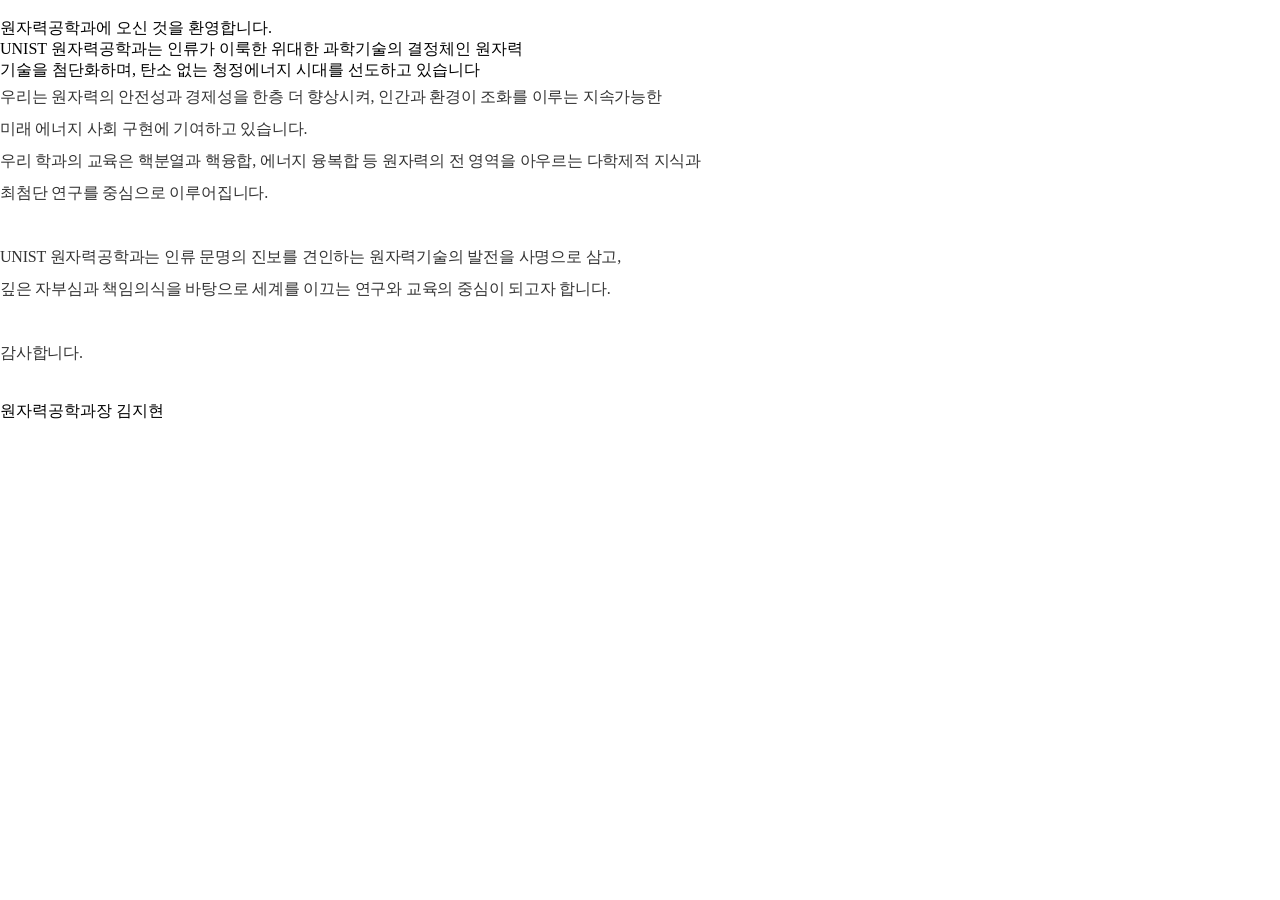
==== commit d1f6b0e6: "update" ====
--- a/index.html
+++ b/index.html
@@ -4,356 +4,42 @@
     <meta charset="UTF-8" />
     <meta name="viewport" content="width=device-width, initial-scale=1.0" />
     <title>UNIST Semiconductor Engineering - Goal & Strategy</title>
-    <link rel="stylesheet" href="base.css" />
-    <link rel="stylesheet" href="table.css" />
+    <link rel="stylesheet" href="/base/base.css" />
+    <link rel="stylesheet" href="/base/table.css" />
     <link rel="stylesheet" href="style.css" />
     <script src="https://cdnjs.cloudflare.com/ajax/libs/jquery/3.7.1/jquery.min.js"></script>
     <script src="index.js"></script>
   </head>
   <body>
     <div class="content-box">
-      <div class="con-box">
-        <h4 class="h4-tit01 course-main-tit">
-          2026 Physics Undergraduate Course
-        </h4>
-        <div class="con-box02">
-          <h5 class="h5-tit01 course-sub-tit">Freshman-level Courses</h5>
-          <div class="con-box03">
-            <h6 class="h6-tit01 current spring-color">Spring</h6>
-            <div class="course-content">
-              <ul class="ul-type-dot course-ul">
-                <li class="bullet-down title-green">
-                  PHY101 General Physics I: four sections (Capacity: 40 students
-                  per section)
-                  <div class="course-desc">
-                    <p>
-                      A course designed for students preparing to enter Physical
-                      Science-related majors (e.g., Physics, Mechanical
-                      Engineering, Materials Science, Semiconductor Engineering,
-                      Electrical and Electronic Engineering, Computer
-                      Engineering, and Nuclear Engineering, etc.).
-                      Letter-grade.<br />물리&middot;기계&middot;신소재&middot;반도체&middot;전기전자&middot;컴퓨터공학&middot;원자력
-                      등 물리과학(Physical Science) 계열 전공 진입에 맞춰 설계된
-                      강좌. Letter Grade.<br />PHY101 General Physics I
-                      일반물리학 I (40) &ndash; Jae-Young Kim (김재영)
-                      &ndash;<br />PHY101 General Physics I 일반물리학 I (40)
-                      &ndash; Chae Un Kim (김채운) &ndash;<br />PHY101 General
-                      Physics I 일반물리학 I (40) &ndash; Seok Hyung Lie
-                      (이석형) &ndash;<br />PHY101 General Physics I 일반물리학
-                      I (40) &ndash; Sang Yong Lee (이상용) &ndash;
-                    </p>
-                  </div>
-                </li>
-                <li class="bullet-right title-blue">
-                  PHY101 General Physics I: two sections (Capacity: 150 students
-                  per section)
-                </li>
-                <li class="bullet-check">
-                  PHY103 General Physics II 일반물리학 II (40) - Francois
-                  Amblard -
-                </li>
-              </ul>
-            </div>
+      <div class="con-box no-pd">
+        <div class="greting-wrap">
+          <div class="left">
+            <img src="/_res/unist/_share/img/temp/img-greting.png" alt="" />
           </div>
-          <div class="con-box03 no-pd">
-            <h6 class="h6-tit01 current fall-color">Fall</h6>
-            <div class="course-content">
-              <ul class="ul-type-dot course-ul">
-                <li class="bullet-down title-green">
-                  PHY103 General Physics II: three sections (Capacity: 40
-                  students per section)
-                  <div class="course-desc">
-                    <p>
-                      A course designed for students preparing to enter Physical
-                      Science-related majors (e.g., Physics, Mechanical
-                      Engineering, Materials Science, Semiconductor Engineering,
-                      Electrical and Electronic Engineering, Computer
-                      Engineering, and Nuclear Engineering, etc.).
-                      Letter-grade.<br />물리&middot;기계&middot;신소재&middot;반도체&middot;전기전자&middot;컴퓨터공학&middot;원자력
-                      등 물리과학(Physical Science) 계열 전공 진입에 맞춰 설계된
-                      강좌. Letter Grade.<br />PHY103 General Physics II
-                      일반물리학 II (40) &ndash; Seon Namgung (남궁선)
-                      &ndash;<br />PHY103 General Physics II 일반물리학 II (40)
-                      &ndash; Kunook Chung (정건욱) &ndash;<br />PHY103 General
-                      Physics II 일반물리학 II (40) &ndash; Sang Yong Lee
-                      (이상용) &ndash;
-                    </p>
-                  </div>
-                </li>
-                <li class="bullet-right title-blue">
-                  PHY103 General Physics II: one section (Capacity: 150 students
-                  per section)
-                </li>
-                <li class="bullet-check">
-                  PHY101 General Physics I 일반물리학 I (40) - Tsvi Tlusty -
-                </li>
-              </ul>
-            </div>
-          </div>
-        </div>
-        <div class="con-box02">
-          <h5 class="h5-tit01 course-sub-tit">Sophomore-level Courses</h5>
-          <div class="con-box03">
-            <h6 class="h6-tit01 current spring-color">Spring</h6>
-            <div class="course-content">
-              <ul class="ul-type-dot course-ul">
-                <li class="bullet-check">
-                  PHY201 Classical Mechanics I 고전역학 I - Yoon Seok Oh
-                  (오윤석) -
-                </li>
-                <li class="bullet-check">
-                  PHY203 Electromagnetism I 전자기학 I - Jehyung Kim (김제형) -
-                </li>
-                <li class="bullet-check">
-                  PHY209 Introduction to Research in Physics 물리학 연구 입문 -
-                  Joonwoo Jeong (정준우) -
-                </li>
-                <li class="bullet-circle">
-                  PHY213 Introduction to Quantum Physics 양자물리학 입문 - Seon
-                  Namgung (남궁선) -
-                </li>
-              </ul>
-            </div>
-          </div>
-          <div class="con-box03 no-pd">
-            <h6 class="h6-tit01 current fall-color">Fall</h6>
-            <div class="course-content">
-              <ul class="ul-type-dot course-ul">
-                <li class="bullet-circle">
-                  PHY202 Classical Mechanics II 고전역학 II - Joonwoo Jeong
-                  (정준우) -
-                </li>
-                <li class="bullet-circle">
-                  PHY204 Electromagnetism II전자기학 II - Changhee Sohn (손창희)
-                  -
-                </li>
-                <li class="bullet-check">
-                  PHY207 Physics Lab I 물리실험 I - Yoon Seok Oh (오윤석) -
-                </li>
-                <li class="bullet-check">
-                  PHY223 Mathematical Physics 수리물리학 - Jaeup Kim(김재업) -
-                </li>
-              </ul>
-            </div>
-          </div>
-        </div>
-        <div class="con-box02">
-          <h5 class="h5-tit01 course-sub-tit">Junior-level Courses</h5>
-          <div class="con-box03">
-            <h6 class="h6-tit01 current spring-color">Spring</h6>
-            <div class="course-content">
-              <ul class="ul-type-dot course-ul">
-                <li class="bullet-check">
-                  PHY301 Quantum Physics I 양자물리학 I - Jaeup Kim(김재업) -
-                </li>
-                <li class="bullet-check">
-                  PHY303 Thermal and Statistical Physics I 열 및 통계물리학 I -
-                  Cheol-Min Ghim (김철민) -
-                </li>
-                <li class="bullet-check">
-                  PHY311 Computational Physics 전산물리학 - Jae-Young Kim
-                  (김재영) -
-                </li>
-                <li class="bullet-circle">
-                  PHY341 Electronics for Physical Measurements 전자학 및
-                  물리계측 - Kibog Park (박기복) -
-                </li>
-              </ul>
-            </div>
-          </div>
-          <div class="con-box03 no-pd">
-            <h6 class="h6-tit01 current fall-color">Fall</h6>
-            <div class="course-content">
-              <ul class="ul-type-dot course-ul">
-                <li class="bullet-circle">
-                  PHY302 Quantum Physics II 양자물리학 II - Seok Hyung Lie
-                  (이석형) -
-                </li>
-                <li class="bullet-circle">
-                  PHY315 Solid State Physics I 고체물리학 I - Hosub Jin (진호섭)
-                  -
-                </li>
-                <li class="bullet-circle">
-                  PHY321 Optics 광학 - Hyeong-Ryeol Park (박형렬) -
-                </li>
-                <li class="bullet-circle">
-                  PHY330 Network Science for Complex Systems 복잡계 네트워크
-                  사이언스 개론 - Cheol-Min Ghim (김철민) -
-                </li>
-                <li class="bullet-check-circle">
-                  PHY320 Fundamentals of Quantum Information 양자정보기초 - Seok
-                  Hyung Lie (이석형) -
-                </li>
-              </ul>
-            </div>
-          </div>
-        </div>
-        <div class="con-box02">
-          <h5 class="h5-tit01 course-sub-tit">Senior-level Courses</h5>
-          <div class="con-box03">
-            <h6 class="h6-tit01 current spring-color">Spring</h6>
-            <div class="course-content">
-              <ul class="ul-type-dot course-ul">
-                <li class="bullet-circle">
-                  PHY407 Semiconductor Physics 반도체물리학 - Kunook Chung
-                  (정건욱) -
-                </li>
-                <li class="bullet-circle">
-                  PHY421 Quantum Computing Hardware 양자컴퓨팅하드웨어 - Kibog
-                  Park (박기복) -
-                </li>
-                <li class="bullet-circle">
-                  PHY427 Introduction to Plasma Physics 플라즈마 물리학 입문 -
-                  Inhyuk Nam (남인혁) -
-                </li>
-                <li class="bullet-circle">
-                  PHY433 Astrophysics : Stars and Blackholes 천체물리학: 항성과
-                  블랙홀 - Dongsu Ryu (류동수) -
-                </li>
-                <li class="bullet-circle">
-                  PHY492 Financial Econo-PhysicsI 금융 경제 물리학 - Chae Un Kim
-                  (김채운) -
-                </li>
-                <li class="bullet-check-circle">
-                  PHY431 Quantum Information Project 양자정보 프로젝트
-                </li>
-              </ul>
-            </div>
-          </div>
-          <div class="con-box03 no-pd">
-            <h6 class="h6-tit01 current fall-color">Fall</h6>
-            <div class="course-content">
-              <ul class="ul-type-dot course-ul">
-                <li class="bullet-circle">
-                  PHY418 Thermal and Statistical Physics II: Soft Matter
-                  Physics열 및 통계물리학 II: 연성물질물리학 - Tsvi Tlusty -
-                </li>
-                <li class="bullet-circle">
-                  PHY424 Quantum Modeling and Simulation of Light-Matter
-                  Interaction 양자 물리계 모델링 및 시뮬레이션 - Jehyung Kim
-                  (김제형)
-                </li>
-                <li class="bullet-circle">
-                  PHY434 Astrophysics : Galaxies and the Universe 천체물리학:
-                  은하와 우주 - Jae-Young Kim (김재영) -
-                </li>
-                <li class="bullet-circle">
-                  PHY463 Quantum Mechanics, Quantum Information, and
-                  Decoherence양자역학과 양자정보의 결잃음 동역학 - Noejung Park
-                  (박노정) -
-                </li>
-                <li class="bullet-check-circle">
-                  PHY431 Quantum Information Project 양자정보 프로젝트
-                </li>
-              </ul>
-            </div>
-          </div>
-        </div>
-
-        <div class="con-box02 no-pd">
-          <div class="accordion">
-            <div class="accordion-item">
-              <button class="accordion-header">
-                <span
-                  >2026 학번 교과과정(Undergraduate Curriculum for Students
-                  Admitted in 2026)</span
-                >
-              </button>
-              <div class="accordion-body">
-                <div class="pdf-box type02">
-                  <div
-                    class="pdf-view"
-                    id="pdf-view-2026"
-                    data-url="/_res/unist/physics/etc/2026-Undergraduate-Course-Catalog.pdf"
-                  ></div>
-                </div>
-              </div>
-            </div>
-            <div class="accordion-item">
-              <button class="accordion-header">
-                <span
-                  >2025 학번 교과과정(Undergraduate Curriculum for Students
-                  Admitted in 2025)</span
-                >
-              </button>
-              <div class="accordion-body">
-                <div class="pdf-box type02">
-                  <div
-                    class="pdf-view"
-                    id="pdf-view-2025"
-                    data-url="/_res/unist/physics/etc/2025-Undergraduate-Course-Catalog.pdf"
-                  ></div>
-                </div>
-              </div>
-            </div>
-            <div class="accordion-item">
-              <button class="accordion-header">
-                <span
-                  >2024 학번 교과과정(Undergraduate Curriculum for Students
-                  Admitted in 2024)</span
-                >
-              </button>
-              <div class="accordion-body">
-                <div class="pdf-box type02">
-                  <div
-                    class="pdf-view"
-                    id="pdf-view-2024"
-                    data-url="/_res/unist/physics/etc/2024-Undergraduate-Course-Catalog.pdf"
-                  ></div>
-                </div>
-              </div>
-            </div>
-            <div class="accordion-item">
-              <button class="accordion-header">
-                <span
-                  >2023 학번 교과과정(Undergraduate Curriculum for Students
-                  Admitted in 2023)</span
-                >
-              </button>
-              <div class="accordion-body">
-                <div class="pdf-box type02">
-                  <div
-                    class="pdf-view"
-                    id="pdf-view-2023"
-                    data-url="/_res/unist/physics/etc/2023-Undergraduate-Course-Catalog.pdf"
-                  ></div>
-                </div>
-              </div>
-            </div>
-            <div class="accordion-item">
-              <button class="accordion-header">
-                <span
-                  >2022 학번 교과과정(Undergraduate Curriculum for Students
-                  Admitted in 2022)</span
-                >
-              </button>
-              <div class="accordion-body">
-                <div class="pdf-box type02">
-                  <div
-                    class="pdf-view"
-                    id="pdf-view-2022"
-                    data-url="/_res/unist/physics/etc/2022-Undergraduate-Course-Catalog.pdf"
-                  ></div>
-                </div>
-              </div>
-            </div>
-            <div class="accordion-item">
-              <button class="accordion-header">
-                <span
-                  >2021 학번 교과과정(Undergraduate Curriculum for Students
-                  Admitted in 2021)</span
-                >
-              </button>
-              <div class="accordion-body">
-                <div class="pdf-box type02">
-                  <div
-                    class="pdf-view"
-                    id="pdf-view-2021"
-                    data-url="/_res/unist/physics/etc/2021-Undergraduate-Course-Catalog.pdf"
-                  ></div>
-                </div>
-              </div>
-            </div>
+          <div class="right">
+            <p class="intro01">원자력공학과에 오신 것을 환영합니다.</p>
+            <p class="intro02">
+              UNIST 원자력공학과는 인류가 이룩한 위대한 과학기술의 결정체인
+              원자력<br />기술을 첨단화하며, 탄소 없는 청정에너지 시대를
+              선도하고 있습니다
+            </p>
+            <p class="con-p txt-black">
+              우리는 원자력의 안전성과 경제성을 한층 더 향상시켜, 인간과 환경이
+              조화를 이루는 지속가능한<br class="mobile-hide" />미래 에너지 사회
+              구현에 기여하고 있습니다.<br />우리 학과의 교육은 핵분열과 핵융합,
+              에너지 융복합 등 원자력의 전 영역을 아우르는 다학제적 지식과<br
+                class="mobile-hide"
+              />최첨단 연구를 중심으로 이루어집니다.
+            </p>
+            <p class="con-p txt-black">
+              UNIST 원자력공학과는 인류 문명의 진보를 견인하는 원자력기술의
+              발전을 사명으로 삼고,<br class="mobile-hide" />깊은 자부심과
+              책임의식을 바탕으로 세계를 이끄는 연구와 교육의 중심이 되고자
+              합니다.
+            </p>
+            <p class="con-p txt-black">감사합니다.</p>
+            <p class="name">원자력공학과장 <span>김지현</span></p>
           </div>
         </div>
       </div>
--- a/base/base.css
+++ b/base/base.css
@@ -0,0 +1,351 @@
+@charset "utf-8";
+* { padding: 0; margin: 0; }
+html { -webkit-text-size-adjust: 100%; }
+.overflow-hidden { overflow: hidden; }
+.pc-hide { display: none; }
+.con-box { padding: 0 0 70px; }
+.inner-box { padding: 0 0 60px; }
+.con-box02 { padding: 0 0 50px 0; }
+.con-box03 { padding: 0 0 40px 0; }
+.h4-tit01 { font-weight: 700; font-size: 38px; line-height: 100%; letter-spacing: -0.2px; vertical-align: middle; color: #111111; padding: 0 0 40px; }
+.h5-tit01 { color: #222222; font-weight: 700; font-size: 32px; line-height: 100%; letter-spacing: -0.2px; vertical-align: middle; padding: 0 0 36px; }
+.h6-tit01 { color: #222222; font-weight: 700; font-size: 28px; line-height: 100%; letter-spacing: -0.2px; vertical-align: middle; padding: 0 0 30px; }
+.intro-p { font-weight: 700; font-size: 20px; line-height: 36px; letter-spacing: -0.2px; vertical-align: middle; color: #222222; padding: 0 0 24px; }
+.con-p { font-family: Pretendard; font-weight: 500; font-size: 16px; leading-trim: NONE; line-height: 32px; letter-spacing: -0.2px; vertical-align: bottom; color: #444444; padding: 0 0 32px; }
+.application .mark-p { margin: 20px 0 10px 0; }
+.mark-p { position: relative; font-weight: 500; font-size: 14px; line-height: 140%; letter-spacing: 0.25px; color: #004bae; padding: 0 0 0 12px; }
+.mark-p:before { content: '※'; position: absolute; top: 0; left: 0; }
+.mark-p02 { position: relative; font-weight: 700; font-size: 18px; line-height: 36px; letter-spacing: -0.1px; padding: 0 0 0 12px; color: #333333; }
+.mark-p02:before { content: '※'; position: absolute; top: 0; left: 0; }
+.mark-p03 { position: relative; font-weight: 700; font-size: 12px; line-height: 24px; letter-spacing: -0.1px; padding: 0 0 0 12px; color: #045097; }
+.mark-p03:before { content: '※'; position: absolute; top: 0; left: 0; }
+.mark-p04 { position: relative; font-weight: 700; font-size: 14px; line-height: 140%; letter-spacing: 0.25px; padding: 0 0 0 12px; color: #666666; }
+.mark-p05 { position: relative; font-weight: 500; font-size: 14px; line-height: 140%; letter-spacing: 0.25px; padding: 0 0 0 12px; color: #666666; }
+.mark-p05:before { content: '※'; position: absolute; top: 0; left: 0; }
+.mark-p06 { position: relative; font-weight: 500; font-size: 14px; line-height: 140%; letter-spacing: 0.25px; color: #222; padding: 0 0 0 12px; }
+.mark-p06:before { content: '※'; position: absolute; top: 0; left: 0; }
+.no-pbt { padding-top: 0 !important; }
+.bd-p { border: 1px solid #ccc; padding: 25px 30px; color: #222; font-size: 16px; font-weight: 400; line-height: 26px; }
+.ul-type-bar > li { position: relative; padding: 0 0 5px 15px; line-height: 140%; font-size: 16px; font-weight: 500; color: #666666; }
+.ul-type-bar > li:before { content: ''; position: absolute; top: 8px; left: 0; width: 8px; height: 2px; background-color: #666666; }
+.ul-type-bar > li:last-child { padding-bottom: 0; }
+.ul-type-dot > li { position: relative; padding: 0 0 5px 15px; line-height: 160%; font-size: 16px; font-weight: 500; color: #666666; letter-spacing: 0; }
+.ul-type-dot > li:before { content: ''; position: absolute; top: 12px; left: 0; width: 4px; height: 4px; background-color: #666666; border-radius: 100%; }
+.ul-type-dot > li:last-child { padding-bottom: 0; }
+.ul-type-dot02 > li { position: relative; padding: 0 0 16px 11px; font-weight: 500; font-size: 16px; line-height: 100%; letter-spacing: -0.2px; vertical-align: bottom; color: #444444; }
+.ul-type-dot02 > li:before { content: ''; position: absolute; top: 6px; left: 0; width: 3px; height: 3px; background-color: #000e2d; border-radius: 100%; }
+.ul-type-dot02 > li:last-child { padding-bottom: 0; }
+.ul-type-normal > li { position: relative; line-height: 30px; text-indent: 0; word-break: keep-all; }
+.ul-type-normal > li:last-of-type { padding-bottom: 0; }
+.ol-type01 { counter-reset: my-counter; }
+.ol-type01 > li { line-height: 160%; font-size: 16px; font-weight: 500; color: #666666; padding: 0 0 10px 30px; counter-increment: my-counter; position: relative; }
+.ol-type01 > li:before { content: counter(my-counter); position: absolute; left: 0; top: 2px; width: 20px; height: 20px; border-radius: 100%; background: #001b54; display: flex; align-items: center; justify-content: center; color: #fff; font-size: 12px; line-height: 1; }
+.ol-type01 > li:last-child { padding-bottom: 0; }
+.ol-type02 > li { margin: 0 0 0 20px; line-height: 30px; text-indent: -20px; }
+.ol-type03 { list-style: auto; }
+.ol-type03 > li { margin: 0 0 10px 20px; line-height: 30px; line-height: 160%; font-size: 16px; font-weight: 500; color: #666666; }
+.ol-type03 > li:last-child { margin-bottom: 0; }
+.ul-type03 > li { position: relative; padding: 0 0 0 13px; line-height: 24px; font-size: 14px; font-weight: 500; color: #333333; }
+.ul-type03 > li:before { content: ''; position: absolute; top: 12px; left: 0; width: 4px; height: 4px; background-color: #fe9c00; border-radius: 2px; }
+.ul-type04 > li { position: relative; padding: 0 0 0 13px; line-height: 24px; font-size: 16px; font-weight: 600; color: #333333; letter-spacing: -0.2px; margin-bottom: 5px; }
+.ul-type04 > li:before { content: ''; position: absolute; top: 9px; left: 0; width: 4px; height: 4px; background-color: #1980c2; border-radius: 2px; }
+.ul-type05 > li { position: relative; padding: 0 0 0 13px; line-height: 24px; font-size: 16px; font-weight: 500; color: #333333; }
+.ul-type05 > li:before { content: ''; position: absolute; top: 12px; left: 0; width: 4px; height: 4px; background-color: #333333; border-radius: 2px; }
+.txt-left { text-align: left !important; }
+.txt-right { text-align: right !important; }
+.txt-center { text-align: center !important; }
+.txt-jus { text-align: justify !important; }
+.txt-regular { font-weight: 400 !important; }
+.txt-medium { font-weight: 500 !important; }
+.txt-semibold { font-weight: 600 !important; }
+.txt-bold { font-weight: 700 !important; }
+.txt-underline { text-decoration: underline; }
+.txt-italic { font-style: italic; }
+.txt-black { color: #333333 !important; }
+.txt-black02 { color: #222222 !important; }
+.txt-red { color: #c42323 !important; }
+.txt-blue { color: #045097 !important; }
+.txt-green { color: #008000 !important; }
+.txt-purple { color: #800080 !important; }
+.txt-brown { color: #94795f !important; }
+.txt-yellow { color: #ffd700 !important; }
+.txt-gray { color: #666666 !important; }
+.txt-pink { color: #c8005f !important; }
+.txt-orange { color: #e67200 !important; }
+.txt-white { color: #fff !important; }
+.txt-light-blue { color: #35bdc7 !important; }
+.txt-light-blue02 { color: #004bae !important; }
+.txt-darkbl { color: #001a54 !important; }
+.font-semibold { font-weight: 600 !important; }
+.d-inline { display: inline-block !important; }
+.box-con { padding: 35px; background: #f5f8fa; }
+.img-box { position: relative; text-align: center; vertical-align: top; }
+.img-box.border { padding: 40px; border: 1px solid #e0e0e0; border-radius: 10px; }
+.img-box > img { max-width: 100%; }
+.img-box.w100 > img { width: 100%; }
+.img-box.br20 > img { border-radius: 20px; }
+.img-box .zoom-in { position: absolute; bottom: 10px; right: 10px; padding: 10px 0 0 0; text-align: right; }
+.object-fit > img { width: 100%; height: 100%; object-fit: cover; }
+.fl-l { float: left; padding: 0 20px 20px 0; }
+.fl-r { float: right; padding: 0 0 20px 20px; }
+.vt-top { vertical-align: top; }
+.vt-middle { vertical-align: middle; }
+.txt-place { place-items: center; }
+.fl-start { justify-content: flex-start !important; }
+.pd-t5 { padding-top: 5px !important; }
+.pd-t10 { padding-top: 10px !important; }
+.pd-t20 { padding-top: 20px !important; }
+.pd-t30 { padding-top: 30px !important; }
+.pd-b5 { padding-bottom: 5px !important; }
+.pd-b10 { padding-bottom: 10px !important; }
+.pd-b15 { padding-bottom: 15px !important; }
+.pd-b20 { padding-bottom: 20px !important; }
+.pd-b30 { padding-bottom: 30px !important; }
+.pd-b40 { padding-bottom: 40px !important; }
+.pd-b50 { padding-bottom: 50px !important; }
+.pd-b60 { padding-bottom: 60px !important; }
+.pd-l20 { padding-left: 20px !important; }
+.mg-t5 { margin-top: 5px !important; }
+.mg-t10 { margin-top: 10px !important; }
+.mg-t15 { margin-top: 15px !important; }
+.mg-t20 { margin-top: 20px !important; }
+.mg-t30 { margin-top: 30px !important; }
+.mg-t40 { margin-top: 40px !important; }
+.mg-b10 { margin-bottom: 10px !important; }
+.mg-b15 { margin-bottom: 15px !important; }
+.mg-b20 { margin-bottom: 20px !important; }
+.mg-b30 { margin-bottom: 30px !important; }
+.mg-b40 { margin-bottom: 40px !important; }
+.mg-b50 { margin-bottom: 50px !important; }
+.mg-b60 { margin-bottom: 60px !important; }
+.mg-tb10 { margin: 10px 0 !important; }
+.no-pd { padding-bottom: 0 !important; }
+.no-mg { margin-bottom: 0 !important; }
+.no-tmg { margin-top: 0 !important; }
+.tab-wrap { margin-bottom: 60px; }
+.tab-box { padding: 0 0 60px; }
+.tab-box .tab-inner ul { display: flex; width: 100%; gap: 0; flex-wrap: nowrap; background: #eef3fc; border-radius: 99px; }
+.tab-box .tab-inner ul.tab-ul01 > li { position: relative; vertical-align: bottom; display: flex; flex: 1; }
+.tab-box .tab-inner ul:has(li:nth-child(6)) { display: grid; grid-template-columns: repeat(6, 1fr); }
+.tab-box .tab-inner ul.tab-ul01 > li a { display: flex; align-items: center; justify-content: center; width: 100%; padding: 16px 10px; background: unset; border: 0; border-radius: 0; }
+.tab-box ul.tab-ul01 > li.active a { border: 0; background: #004edb; border-radius: 99px; }
+.tab-box ul.tab-ul01 > li a span { font-weight: 600; font-size: 16px; line-height: 140%; letter-spacing: 0.1px; text-align: center; vertical-align: middle; color: #111111; transition: all 0.3s; position: relative; }
+.tab-box ul.tab-ul01 > li.active a span { color: #fff; font-weight: 700; }
+.tab-box ul.tab-ul01 > li.active a span:before { display: none; }
+.m-tab-inner { display: none; }
+.m-tab-inner .custom-select { position: absolute; top: 0; width: 100%; height: 48px; font-size: 0; cursor: pointer; border-radius: 99px; overflow: hidden; transition: all 0.3s; z-index: 99; font-weight: 700; font-size: 16px; line-height: 140%; letter-spacing: 0.1px; text-align: center; vertical-align: middle; color: #fff; padding: 13px 30px; box-sizing: border-box; text-align: left; background: #004bae; }
+.m-tab-inner ul { flex-direction: column; position: absolute; font-weight: 500; padding: 15px 25px; border: 1px solid #555; margin-top: 5px; border-radius: 10px; background: rgb(255, 255, 255); font-size: 16px; color: #666666; width: 100%; z-index: 999; cursor: pointer; box-sizing: border-box; }
+.m-tab-inner ul li.active { color: #0374bc; }
+.b-category01 { padding: 0 0 30px; }
+.b-category01 ul.tab-cate01 { display: flex; width: 100%; gap: 4px; flex-wrap: wrap; }
+.b-category01 ul.tab-cate01 > li { position: relative; vertical-align: bottom; border: 1px solid #dddddd; border-radius: 5px; overflow: hidden; display: flex; flex: 1; }
+.b-category01 ul:has(li:nth-child(5)) { display: grid; grid-template-columns: repeat(5, 1fr); }
+.b-category01 ul.tab-cate01 > li a { display: flex; align-items: center; justify-content: center; width: 100%; background-color: #ffffff; table-layout: fixed; padding: 16px 10px; transition: all 0.3s; box-sizing: border-box; box-shadow: inset 0 0 0 1px transparent; transition: box-shadow 0.25s ease, border-color 0.25s ease; font-weight: 600; font-size: 16px; line-height: 140%; letter-spacing: 0.1px; text-align: center; vertical-align: middle; color: #111111; transition: all 0.3s; position: relative; }
+.b-category01 ul.tab-cate01 > li.active a { border-color: #00439a; border: 2px solid #00439a; color: #00439a; font-weight: 700; border-radius: 5px; }
+.b-category01 ul.tab-cate01 > li.active a:before { content: ''; display: inline-block; background: url(/_res/unist/unist/img/common/ico-check.png) no-repeat; background-size: cover; width: 20px; height: 14px; margin-right: 10px; vertical-align: middle; }
+.b-category01-m { display: none; }
+.b-category01-m .custom-select { position: absolute; top: 0; width: 100%; height: 44px; font-size: 0; cursor: pointer; border-radius: 5px; overflow: hidden; transition: all 0.3s; z-index: 99; font-weight: 700; font-size: 15px; line-height: 140%; letter-spacing: 0.1px; text-align: center; vertical-align: middle; color: #004bae; padding: 12px 20px; box-sizing: border-box; }
+.b-category01-m ul { flex-direction: column; position: absolute; font-weight: 500; padding: 15px 25px; border: 1px solid #555; margin-top: 5px; border-radius: 10px; background: rgb(255, 255, 255); font-size: 16px; color: #666666; width: 100%; z-index: 99; cursor: pointer; box-sizing: border-box; }
+.b-category01-m ul li.active { color: #0374bc; }
+.box-btn { padding: 30px 0 30px 0; }
+.box-btn .container-box { display: flex; flex-wrap: wrap; gap: 20px; justify-content: center; }
+.btn { display: inline-block; border: 1px solid #c0c0c0; padding: 16px 40px; font-size: 16px; font-weight: 400; line-height: 26px; letter-spacing: 0; color: #222222; border-radius: 8px; }
+.btn:hover { background: #001b54; color: #fff; border-color: #001b54; }
+.btn-gray { background-color: #e5e5e5; }
+.btn-violet { background-color: #80222f; color: #fff; }
+.btn-sky { background-color: #0066b3; border-color: #0066b3; color: #fff; }
+.btn-sky:hover { background-color: #fff; border-color: #c0c0c0; color: #222; }
+.btn.btn-file, .btn.btn-link { position: relative; padding: 16px 70px 16px 40px; border: 1px solid #c0c0c0; font-size: 18px; font-weight: 400; line-height: 26px; letter-spacing: -0.54px; }
+.btn.btn-file:hover, .btn.btn-link:hover { border-color: #001b54; }
+.btn-file:before { content: ''; position: absolute; background-image: url(../img/common/ico-download.png); background-repeat: no-repeat; background-size: cover; width: 20px; height: 18px; top: 48%; right: 30px; transform: translateY(-50%); }
+.btn-file:hover:before { background-image: url(../img/common/ico-download-w.png); background-repeat: no-repeat; background-size: cover; width: 20px; height: 18px; top: 48%; right: 30px; transform: translateY(-50%); }
+.btn-link:before { background-image: url(../img/common/ico-open.png); content: ''; position: absolute; background-repeat: no-repeat; background-size: cover; width: 20px; height: 20px; top: 48%; right: 30px; transform: translateY(-50%); }
+.btn-link:hover:before { background-image: url(../img/common/ico-open-w.png); content: ''; position: absolute; background-repeat: no-repeat; background-size: cover; width: 20px; height: 20px; top: 48%; right: 30px; transform: translateY(-50%); }
+.btn.btn-type03 { border: 1px solid #001b54; border-radius: 500px; padding: 17px 24px; display: inline-block; display: flex; align-items: center; gap: 10px; font-weight: 700; font-size: 15px; line-height: 130%; letter-spacing: -0.2px; color: #001b54; transition: all 0.3s; }
+.btn.btn-type03.btn-white { color: #fff; background-color: #001b54; }
+.btn.btn-type03.btn-white:hover { color: #fff; background-color: #001b54; }
+.btn.btn-type03.btn-white:after { background-image: url(../img/common/ico-down02-hover.png); background-repeat: no-repeat; background-size: cover; }
+.btn.btn-type03:hover { color: #001b54; background: unset; }
+.btn.btn-type03:after { content: ''; background-image: url(../img/common/ico-down02.png); background-repeat: no-repeat; background-size: cover; width: 28px; height: 28px; }
+.flex-start { justify-content: flex-start !important; }
+.box-border { border: 1px solid #dddddd; border-radius: 5px; padding: 25px 25px 30px; }
+.box-border .top-tit { display: flex; gap: 8px; align-items: center; margin: 0 0 10px; }
+.box-border .top-tit span { display: block; border-radius: 12px; color: #fff; font-weight: 700; font-size: 13px; line-height: 100%; letter-spacing: -0.1px; vertical-align: middle; padding: 8px 12px; }
+.box-border .top-tit .tit { font-weight: 600; font-size: 20px; line-height: 180%; letter-spacing: 0; vertical-align: middle; color: #000e2d; flex: 1; }
+.box-border .desc { padding: 5px 0 0 40px; }
+.box-border .top-tit span.blue { background: #004bae; }
+.box-border .top-tit span.skyblue { background: #43c1c3; }
+.box-border .top-tit span.green { background: #74c343; }
+.box-heading { border-radius: 5px; overflow: hidden; display: flex; position: relative; justify-content: flex-end; }
+.box-heading .box-txt { position: absolute; max-width: 732px; width: 100%; display: flex; flex-direction: column; left: 0; top: 50%; transform: translateY(-50%); padding: 40px 150px 40px 54px; border-radius: 5px 10px 10px 5px; height: 100%; overflow: hidden; box-sizing: border-box; justify-content: center; backdrop-filter: blur(20px); }
+.box-heading .box-txt .title { font-weight: 700; font-size: 26px; line-height: 100%; letter-spacing: 0; color: #fff; padding: 0 0 25px; }
+.box-heading .box-txt .txt { font-weight: 500; font-size: 16px; line-height: 160%; letter-spacing: 0; color: #fff; padding: 0 0 40px; }
+.box-heading .box-txt .txt02 { font-weight: 500; font-size: 16px; line-height: 160%; letter-spacing: -0.02em; color: #4bd7d9; padding: 0 0 40px; }
+.box-heading .box-txt .mark-p { color: #fff; font-weight: 700; font-size: 16px; line-height: 160%; letter-spacing: -0.01em; padding: 0 0 0 16px; }
+.box-heading .box-img img { width: 100%; height: 100%; object-fit: cover; }
+.box-heading.dormitory .box-txt { background: linear-gradient( 90deg, #197e36 0%, #197e36 80%, rgba(25, 126, 54, 0.15) 100% ); box-shadow: 0px 5px 40px 0px #11111114, 0px 0px 91.4px 0px #197e36 inset; }
+.box-heading .box-txt:after { content: ''; position: absolute; background: url(/_res/unist/unist/img/content/ico-dormitory.png) no-repeat; background-size: cover; width: 170px; height: 136px; bottom: 0; right: 62px; }
+.box-heading.healthcare .box-txt { background: linear-gradient( 90deg, #004bae 0%, #004bae 80%, rgba(25, 126, 54, 0.15) 100% ); box-shadow: 0px 5px 40px 0px #11111114, 0px 0px 91.4px 0px #004bae inset; }
+.box-heading.healthcare .box-txt:after { content: ''; position: absolute; background: url(/_res/unist/unist/img/content/ico-healthcare.png) no-repeat; background-size: cover; width: 224px; height: 151px; bottom: 0; right: 42px; }
+.box-heading.clinic .box-txt { background: linear-gradient( 90deg, #2cbdbf 0%, #2cbdbf 80%, rgba(25, 126, 54, 0.15) 100% ); box-shadow: 0px 5px 40px 0px #11111114, 0px 0px 91.4px 0px #2cbdbf inset; }
+.box-heading.clinic .box-txt:after { content: ''; position: absolute; background: url(/_res/unist/unist/img/content/ico-dormitory02.png) no-repeat; background-size: cover; width: 224px; height: 151px; bottom: 0; right: 42px; }
+.box-heading.pharmacy .box-txt { background: linear-gradient( 90deg, #6b3baf 0%, #6b3baf 80%, rgba(25, 126, 54, 0.15) 100% ); box-shadow: 0px 5px 40px 0px #11111114, 0px 0px 91.4px 0px #6b3baf inset; }
+.box-heading.pharmacy .box-txt:after { content: ''; position: absolute; background: url(/_res/unist/unist/img/content/ico-dormitory02.png) no-repeat; background-size: cover; width: 224px; height: 151px; bottom: 0; right: 42px; }
+.box-heading.human .box-txt { background: linear-gradient( 90deg, #5b9fdf 0%, #5b9fdf 80%, rgba(25, 126, 54, 0.15) 100% ); box-shadow: 0px 5px 40px 0px #11111114, 0px 0px 91.4px 0px #5b9fdf inset; }
+.box-heading.human .box-txt:after { content: ''; position: absolute; background: url(/_res/unist/unist/img/content/ico-dormitory02.png) no-repeat; background-size: cover; width: 224px; height: 151px; bottom: 0; right: 42px; }
+.box-heading.location .box-txt { background: linear-gradient( 90deg, #001a54 0%, #001a54 80%, rgba(25, 126, 54, 0.15) 100% ); box-shadow: 0px 5px 40px 0px #11111114, 0px 0px 280px 0px #001a54 inset; }
+.box-heading.location .box-txt:after { display: none; }
+.list-guide { display: flex; gap: 30px 14px; flex-wrap: wrap; }
+.list-guide > li { flex: 1; height: auto; position: relative; }
+.list-guide > li .guide-box { border: 1px solid #dddddd; border-radius: 5px; padding: 20px 13px; box-sizing: border-box; display: flex; flex-direction: column; height: 100%; min-height: 132px; min-width: 194px; }
+.list-guide > li .box-top { display: flex; align-items: flex-start; gap: 5px; justify-content: center; margin: 0 0 10px; }
+.list-guide > li .box-top p { font-weight: 600; font-size: 16px; line-height: 180%; letter-spacing: 0; vertical-align: middle; color: #000e2d; }
+.list-guide > li .box-bot { display: flex; align-items: center; justify-content: center; flex: 1; }
+.list-guide > li .box-bot p { font-weight: 500; font-size: 16px; line-height: 160%; letter-spacing: 0; vertical-align: middle; color: #666666; text-align: center; word-break: break-all; }
+.accordion-item { border: 1px solid #dddddd; border-radius: 10px; padding: 16px 24px; background: #fff; position: relative; margin: 6px 0 0; cursor: pointer; }
+.accordion-item:first-child { margin: 0; }
+.accordion-header { width: 100%; border: none; display: flex; align-items: center; cursor: pointer; gap: 10px; background: unset; padding: 0; position: relative; transition: all 0.3s; border-bottom: 1px solid transparent; }
+.accordion-header:after { content: ''; width: 100%; height: 28px; background: #e9e9e9 url(/_res/unist/temp01/img/common/ico-accordion.png) no-repeat center center; border-radius: 100%; max-width: 28px; position: absolute; top: 0; right: 0; transition: all 0.3s; background-size: 8px 5px; }
+.accordion-header > p { padding: 5px 20px; background: #e6eefb; border-radius: 99px; width: auto; box-sizing: border-box; font-weight: 600; font-size: 14px; line-height: 100%; letter-spacing: -0.2px; vertical-align: bottom; color: #004edb; }
+.accordion-header > span { font-weight: 700; font-size: 18px; line-height: 100%; letter-spacing: -0.2px; vertical-align: bottom; color: #222222; }
+.accordion-body { display: none; overflow: hidden; padding: 30px 0 6px; }
+.accordion-body p { font-weight: 500; font-size: 16px; line-height: 32px; letter-spacing: -0.2px; vertical-align: bottom; color: #444444; }
+.accordion-item.active .accordion-body { padding: 30px 0 6px; }
+.arrow { width: 10px; height: 10px; border-right: 2px solid #333; border-bottom: 2px solid #333; transform: rotate(45deg); transition: transform 0.3s ease; }
+.accordion-item.active .arrow { transform: rotate(-135deg); }
+.accordion-item.active { border-bottom: 1px solid #eeeeee; }
+.accordion-item.active .accordion-header:after { background: #004edb url(/_res/unist/temp01/img/common/ico-accordion-top.png) no-repeat center center; background-size: 8px 5px; transform: rotate(360deg); }
+.btn-accordion { margin: 40px 0 0; display: flex; gap: 10px; }
+.btn-accordion a { padding: 20px 20px; max-width: 235px; width: 100%; box-sizing: border-box; border: 1px solid #004edb; border-radius: 5px; display: flex; align-items: center; justify-content: center; font-weight: 700; font-size: 16px; line-height: 100%; letter-spacing: -0.2px; color: #004edb; transition: all 0.3s; }
+.btn-accordion a:hover { background: #004edb; border: 1px solid #004edb; color: #fff; }
+@media screen and (min-width: 1025px) {
+  .tab-area1 > button { display: none; }
+  .tab-area1.type02 { margin-bottom: 40px; }
+  .tab-area1.type02 .tit-tab { display: none; }
+  .tab-area1.type02 > ul { gap: 8px; display: flex; flex-wrap: wrap; }
+  .tab-area1.type02 > ul > li { margin-right: 0px; }
+  .tab-area1.type02 > ul > li { position: relative; vertical-align: bottom; border: 1px solid #dddddd; border-radius: 5px; overflow: hidden; display: flex; flex: 1; }
+  .tab-area1.type02 > ul > li a { display: flex; align-items: center; justify-content: center; width: 100%; background-color: #ffffff; table-layout: fixed; box-sizing: border-box; padding: 16px 10px; transition: all 0.3s; box-sizing: border-box; box-shadow: inset 0 0 0 1px transparent; transition: box-shadow 0.25s ease, border-color 0.25s ease; }
+  .tab-area1.type02 > ul > li a > span { font-weight: 600; font-size: 16px; line-height: 140%; letter-spacing: 0.1px; text-align: center; vertical-align: middle; color: #111111; transition: all 0.3s; position: relative; }
+  .tab-area1.type02 > ul > li a.active { border-color: #00439a; box-shadow: inset 0 0 0 2px #00439a; border: 1px solid #00439a; }
+  .tab-area1.type02 > ul > li a.active span { color: #00439a; font-weight: 700; }
+  .tab-area1.type02 > ul > li a.active span:before { content: ''; display: inline-block; background: url(/_res/unist/unist/img/common/ico-check.png) no-repeat; background-size: cover; width: 20px; height: 14px; margin-right: 10px; vertical-align: middle; }
+}
+@media screen and (max-width: 1024px) {
+  .pc-hide { display: block !important; }
+  .mobile-hide { display: none; }
+  .tab-area1.type02 { position: relative; }
+  .tab-area1.type02.tops { margin-top: 40px; margin-bottom: 60px; }
+  .tab-area1.type02 > button { display: block; background-color: #ffffff; height: 44px; border-radius: 5px; border: 1px solid #00317c; font-size: 15px; text-align: center; position: relative; color: #004bae; width: 100%; font-weight: 700; cursor: pointer; padding: 0; margin: 0 0 30px; }
+  .tab-area1.type02 > button > span { position: relative; padding: 12px 20px; display: block; height: 100%; width: 100%; box-sizing: border-box; }
+  .tab-area1.type02 > button > span:after { content: ''; background: url(/_res/unist/unist/img/common/ico-tab-mo.png) no-repeat; position: absolute; right: 21px; top: 0; width: 16px; height: 8px; background-position: center; background-size: cover; transition: all 0.3s ease-in-out; top: 50%; transform: translateY(-50%); }
+  .tab-area1.type02 a.active { color: #ff9600; }
+  .tab-area1.type02 a { padding: 0 0 12px; font-size: 14px; font-weight: 400; }
+  .tab-area1.type02 > ul > li:last-child > a { padding-bottom: 0; }
+  .tab-area1.type02 > ul { padding: 15px 25px; top: calc(100% + 8px); border: 1px solid #555; }
+  .tab-area1.type02 > ul > li { margin-right: 0; }
+  .tab-area1.type02 > ul > li a.active { background: unset; border-color: unset; color: #0374bc; }
+  .tab-area1.type02 .tit-tab { position: absolute; top: 12px; left: 30px; color: #fff; font-weight: 700; display: block; font-size: 14px; }
+  .tab-area1.type02.open > button { background: #004bae; color: #fff; }
+  .tab-area1.type02.open > button > span:after { transform: translateY(-50%) rotate(360deg); background: url(/_res/unist/unist/img/common/ico-tab-mo-w.png) no-repeat; }
+  .tab-area1.type02 > button:after { right: 22px; }
+  .tab-area1 > button:after { content: var(--icon-toggle-close); position: absolute; top: 50%; right: 1.9rem; font-family: var(--font-icon); font-size: 1.2rem; font-weight: 400; transform: translateY(-50%); }
+  .tab-area1 > ul { display: none; position: absolute; top: calc(100% + 0.4rem); z-index: 3; padding: 1.7rem 1.5rem; width: 100%; border: 1px solid var(--line7); background: #fff; border-radius: 1rem; box-shadow: 0 1rem 2.5rem 0 rgba(0, 0, 0, 0.2); box-sizing: border-box; }
+  .tab-area1 a { display: block; padding: 0.4rem; font-size: 1.4rem; font-weight: 600; color: var(--color4); }
+  .tab-area1 a.active { color: var(--page-point); font-weight: 700; text-decoration: underline; }
+  .tab-area1.open > ul { display: block; }
+  .tab-area1.open > button:after { content: var(--icon-toggle-open); }
+  .tab-box ul li a { padding: 0 18px; min-width: auto; min-height: 40px; }
+  .tab-box ul li a span { font-size: 14px; }
+  .tab-box ul.tab-ul01 { grid-template-columns: repeat(4, 1fr); }
+  .box-heading { flex-direction: column-reverse; }
+  .box-heading .box-txt { position: relative; top: -40px; transform: unset; max-width: unset; border-radius: 10px 10px 5px 5px; padding: 30px 40px 30px 40px; margin-bottom: -40px; }
+  .box-heading .box-img { height: 350px; }
+  .box-heading .box-txt .title { font-size: 24px; padding: 0 0 20px; }
+  .box-heading .box-txt .txt { font-size: 14px; padding: 0 0 20px; line-height: 150%; }
+  .box-heading .box-txt .txt02 { font-size: 14px; padding: 0 0 20px; line-height: 150%; }
+  .box-heading .box-txt .mark-p { font-size: 14px; line-height: 150%; }
+  .box-heading.dormitory .box-txt { background: linear-gradient( 0deg, #197e36 0%, #197e36 80%, rgba(25, 126, 54, 0.15) 100% ); }
+  .box-heading.healthcare .box-txt { background: linear-gradient( 0deg, #004bae 0%, #004bae 80%, rgba(25, 126, 54, 0.15) 100% ); }
+  .box-heading.clinic .box-txt { background: linear-gradient( 0deg, #2cbdbf 0%, #2cbdbf 80%, rgba(25, 126, 54, 0.15) 100% ); }
+  .box-heading.pharmacy .box-txt { background: linear-gradient( 0deg, #6b3baf 0%, #6b3baf 80%, rgba(25, 126, 54, 0.15) 100% ); }
+  .box-heading.human .box-txt { background: linear-gradient( 0deg, #5b9fdf 0%, #5b9fdf 80%, rgba(25, 126, 54, 0.15) 100% ); }
+  .tab-box { padding: 0 0 40px; }
+  .tab-box ul.select-options > li { padding: 0 0 12px; font-weight: 500; font-size: 14px; line-height: 140%; letter-spacing: 0.1px; vertical-align: middle; color: #333333; }
+  .tab-box ul.select-options > li:last-child { padding: 0; }
+  .tab-box ul.select-options > li.link-op span {}
+  .tab-box ul.select-options > li.link-op span:after { content: ''; display: inline-block; background: url(/_res/unist/unist/img/common/ico-blank-mo.png) no-repeat; width: 11px; height: 11px; filter: invert(1) brightness(0); }
+  .tab-box ul.select-options > li.link-op.active span:after { background: url(/_res/unist/unist/img/common/ico-blank-mo-a.png) no-repeat; filter: none; }
+  .m-tab-inner ul li.active { font-weight: 600; text-decoration: underline; color: #004bae; text-underline-offset: 3px; }
+  .tab-inner { display: block; padding: 0 0 40px; }
+  .tab-sel { position: absolute; top: 0; left: 0; width: 100%; height: 44px; opacity: 0; }
+  .tab-sel option { background: #f2f2f2; color: #395065; }
+  .m-tab-inner { display: block; margin-top: 0px; position: relative; }
+  .m-tab-inner label { display: block; position: relative; padding: 13px 30px; border: 1px solid #004edb; width: 100%; height: 44px; font-weight: 700; font-size: 0; line-height: 140%; letter-spacing: 0.1px; text-align: center; vertical-align: middle; color: #004bae; -webkit-appearance: none; -moz-appearance: none; appearance: none; text-align: center; box-sizing: border-box; border-radius: 5px; background-size: 15px; text-align: center; overflow: hidden; border-radius: 99px; }
+  .m-tab-inner .custom-select:after { content: ''; background: url(/_res/unist/temp01/img/common/ico-tab-mo.png) no-repeat; position: absolute; right: 21px; top: 0; width: 8px; height: 5px; background-position: center; background-size: cover; transition: all 0.3s ease-in-out; top: 50%; transform: translateY(-50%); }
+  .m-tab-inner .custom-select.active:after { transform: translateY(-50%) rotate(180deg); background: url(/_res/unist/temp01/img/common/ico-tab-mo.png) no-repeat; }
+  .m-tab-inner .custom-select.active { background: #004bae; color: #fff; }
+  .tab-box .tab-inner ul { border-radius: 10px; background: #fff; }
+  .b-category01-m > label { display: none; }
+  .b-category01 ul.select-options > li { padding: 0 0 12px; font-weight: 500; font-size: 14px; line-height: 140%; letter-spacing: 0.1px; vertical-align: middle; color: #333333; }
+  .b-category01 ul.select-options > li:last-child { padding: 0; }
+  .b-category01-m ul li.active { font-weight: 600; text-decoration: underline; color: #004bae; }
+  .sel-category { position: absolute; top: 0; left: 0; width: 100%; height: 44px; opacity: 0; }
+  .sel-category option { background: #f2f2f2; color: #395065; }
+  .b-category01-m { display: block; margin-top: 0px; position: relative; }
+  .b-category01-m label { display: block; position: relative; padding: 12px 20px; border: 1px solid #004bae; width: 100%; height: 44px; font-weight: 700; font-size: 0; line-height: 140%; letter-spacing: 0.1px; text-align: center; vertical-align: middle; color: #004bae; -webkit-appearance: none; -moz-appearance: none; appearance: none; text-align: center; box-sizing: border-box; border-radius: 5px; background-size: 15px; text-align: center; overflow: hidden; }
+  .b-category01-m .custom-select:after { content: ''; background: url(/_res/unist/unist/img/common/ico-tab-mo.png) no-repeat; position: absolute; right: 21px; top: 0; width: 16px; height: 8px; background-position: center; background-size: cover; transition: all 0.3s ease-in-out; top: 50%; transform: translateY(-50%); }
+  .b-category01-m .custom-select.active:after { transform: translateY(-50%) rotate(360deg); background: url(/_res/unist/unist/img/common/ico-tab-mo-w.png) no-repeat; }
+  .b-category01-m .custom-select.active { background: #004bae; color: #fff; }
+  .btn.btn-file, .btn.btn-link { padding: 15px 30px 15px 15px; font-size: 14px; }
+  .btn-link:before { right: 15px; }
+  .btn-file:before { right: 15px; }
+  .list-guide > li { flex: 0 0 calc(100% / 3 - 10px); }
+  .step-list li .box-txt .ico { max-width: 45px; width: 100%; }
+  .step-list li .box-txt .ico img { width: 100%; }
+}
+@media screen and (max-width: 768px) {
+  .con-box { padding: 0 0 60px; }
+  .inner-box { padding: 0 0 50px; }
+  .con-box02 { padding: 0 0 30px 0; }
+  .con-box03 { padding: 0 0 20px 0; }
+  .h4-tit01 { font-size: 30px; padding-bottom: 30px; }
+  .h5-tit01 { font-size: 26px; padding-bottom: 24px; line-height: 100%; }
+  .h6-tit01 { font-size: 22px; padding-bottom: 20px; line-height: 100%; }
+  .con-p { font-size: 15px; line-height: 30px; padding: 0 0 24px 0; }
+  .intro-p { font-size: 16px; padding: 0 0 20px; line-height: 30px; }
+  .mark-p { font-size: 13px; line-height: 22px; }
+  .mark-p02 { font-size: 15px; line-height: 25px; }
+  .mark-p06 { font-size: 13px; line-height: 22px; }
+  .img-box.line { padding: 35px 20px; }
+  .ul-type-dot > li { font-size: 15px; line-height: 160%; }
+  .ul-type-dot > li:before { top: 10px; }
+  .ul-type-dot02 > li { font-size: 15px; }
+  .ul-type-dot02 > li:before { top: 5px; }
+  .ul-type-bar > li { font-size: 15px; line-height: 160%; }
+  .ul-type-bar > li:before { top: 10px; }
+  .ol-type01 > li { font-size: 14px; padding: 0 0 10px 25px; }
+  .ol-type03 > li { font-size: 14px; }
+  .ol-type01 > li:before { width: 18px; height: 18px; font-size: 10px; }
+  .ul-type03 > li { line-height: 22px; font-size: 12px; }
+  .ul-type04 > li { line-height: 22px; font-size: 14px; }
+  .ul-type05 > li { line-height: 24px; font-size: 14px; }
+  .link-box ul li a.link-btn::after { width: 30px; height: 30px; background-size: 12px !important; }
+  .link-box ul li a.link-btn { padding: 11.36px 60px 11.36px 20px; font-size: 14px; }
+  .link-boxs ul li a.link-btn { padding: 12px 55px 12px 22px; font-size: 14px; font-weight: 600; width: 100%; box-sizing: border-box; }
+  .box-border .desc { padding: 0; }
+  .box-border .top-tit .tit { font-size: 16px; line-height: 140%; }
+  .box-border { padding: 20px; }
+  .link-boxs ul { gap: 5px; }
+  .accordion-item { padding: 16px 12px; }
+  .accordion-item.active .accordion-body { padding: 20px 0 4px; }
+  .accordion-body p { font-size: 15px; }
+}
+@media screen and (max-width: 500px) {
+  .title03 br { display: none; }
+  .link-boxs ul {}
+  .box-btn .container-box { flex-direction: column; }
+  .list-guide > li { flex: 0 0 100%; }
+  .btn-accordion { flex-direction: column; }
+  .btn-accordion a { width: 100%; max-width: unset; font-size: 14px; padding: 15px; }
+}
--- a/base/table.css
+++ b/base/table.css
@@ -0,0 +1,57 @@
+.table-wrap { overflow: hidden; }
+.table { width: calc(100% + 1px); table-layout: fixed; border-spacing: 0; border-collapse: unset; border-top: 2px solid #000e2d; border-bottom: 1px solid #cccccc; }
+.table thead th { padding: 16px 20px; border: 0; border-bottom: 1px solid #000e2d; border-left: 0; background-color: #ffffff; font-weight: 600; font-size: 15px; color: #000e2d; line-height: 100%; text-align: center; word-wrap: break-word; box-sizing: border-box; position: relative; }
+.table thead th:before { content: ''; position: absolute; width: 1px; height: 16px; background: #cccccc; right: 0; top: 50%; transform: translateY(-50%); }
+.table thead th.th-left { text-align: left !important; }
+.table thead th.no-bottom { border-bottom: 0 !important; }
+.table.pad thead th { padding: 15px 10px; font-size: 15px; }
+.table tbody th { padding: 16px 20px; border-right: 1px solid #cccccc; border-bottom: 1px solid #cccccc; background-color: #ffffff; font-weight: 600; font-size: 15px; color: #000e2d; line-height: 130%; text-align: center; letter-spacing: -0.5px; word-wrap: break-word; }
+.table tbody th a:hover { text-decoration: underline; }
+.table tbody th.th-left { text-align: left !important; }
+.table tbody td { padding: 16px 20px; border-right: 1px solid #cccccc; border-bottom: 1px solid #cccccc; font-weight: 500; font-size: 14px; color: #333333; line-height: 150%; text-align: center; word-break: break-word; }
+.table.pad tbody td { padding: 15px; }
+.table tbody td a { color: #333333; }
+.table tbody td.td-left { text-align: left !important; }
+.table tbody td.td-flex { display: flex; justify-content: center; padding: 20px; }
+.table tbody td.td-bg { background-color: #f3f7f4; }
+.table tbody td.td-bg-gray { background-color: #efefef; }
+.table tbody td.td-top { vertical-align: top; }
+.table tbody td.no-right { border-right: none; }
+.table tbody td > a.details { font-weight: 600; font-size: 14px; line-height: 130%; letter-spacing: 0; text-align: center; text-decoration: underline; text-decoration-style: solid; text-underline-offset: 2px; text-decoration-thickness: 0%; text-decoration-skip-ink: auto; color: #004bae; position: relative; display: flex; align-items: center; justify-content: center; gap: 3px; }
+.table tbody td > a.details:after { content: ''; display: inline-block; background: url(/_res/unist/admission/img/common/ico-btn-table.png) no-repeat; width: 11px; height: 10px; }
+.table tbody td .ul-type-dot > li { color: #333333; font-size: 15px; line-height: 140%; padding: 0 0 0 10px; }
+.table tbody td .ul-type-dot > li:before { top: 7px; }
+.table thead th.no-right { border-right: none; }
+.table thead th:last-child { border-right: none !important; }
+.table tbody td:last-child { border-right: none !important; }
+.table thead th.yes-right { border-right: 1px solid #dddddd !important; }
+.table tbody th.yes-right { border-right: 1px solid #dddddd !important; }
+.table tbody td.yes-right { border-right: 1px solid #dddddd !important; }
+.table tbody td.yes-bottom { border-bottom: 1px solid #bbbbbb !important; }
+.table tbody td .mark { display: block; font-size: 15px; line-height: 25px; color: #c8005f; font-weight: 600; }
+.table tbody td > a.link-table { position: relative; background: #fff; color: #0072bb; border: 1px solid #0072bb; padding: 10px 35px 10px 19px; font-size: 15px; font-weight: 700; line-height: 24px; border-radius: 27.5px; letter-spacing: -0.25px; transition: all 0.3s; max-height: 40px; }
+.table tbody td > a.link-table:hover { color: #fff; background: #0072bb; }
+.table tbody td > a.link-table:hover::after { background: url(../img/common/ico-link-top.png); background-repeat: no-repeat; background-size: auto; background-position: center; }
+.table tbody td > a.link-table.down:hover::after { background: url(../img/common/ico-table-down-w.png); background-repeat: no-repeat; background-size: auto; background-position: center; }
+.table tbody td > a.link-table::after { content: ''; display: inline-block; width: 12px; height: 12px; vertical-align: text-bottom; right: 15px; top: 50%; transform: translateY(-50%); position: absolute; background: url(../img/common/ico-table-link.png); background-repeat: no-repeat; background-size: auto; background-position: center; }
+.table tbody td > a.link-table.down::after { width: 14px; height: 14px; background: url(../img/common/ico-table-down.png); background-repeat: no-repeat; background-size: auto; background-position: center; }
+.table:not(:has(thead)) tbody tr:first-child td { border-top: 2px solid #001b54; }
+.table:not(:has(thead)) tbody tr:first-child th { border-top: 2px solid #001b54; }
+.table-wrap::-webkit-scrollbar { height: 6px; width: 6px; background-color: transparent; }
+.table-wrap::-webkit-scrollbar-track { border-radius: 10px; background-color: transparent; }
+.table-wrap::-webkit-scrollbar-thumb { background-color: #001b54; border-radius: 50px; }
+.table tbody td span.best { font-size: 15px; line-height: 25px; font-weight: 600; color: #fff; background: #003e65; border-radius: 19px; padding: 7px; margin: 0 7px 0 0; }
+.table tbody tr.pos td { background: #fcf2f7; color: #c8005f; font-weight: 700; }
+.msg-touch-help { display: none; }
+@media screen and (max-width: 768px) {
+  .table thead th { padding: 16px 10px; font-size: 16px; line-height: 100%; }
+  .table tbody th { padding: 16px 10px; font-size: 16px; line-height: 100%; }
+  .table tbody td { padding: 16px; font-size: 15px; line-height: 20px; }
+  .scrollbox { position: relative; width: 100%; overflow-x: auto; overflow-y: hidden; padding-bottom: 2px; }
+  .scrollbox .table { width: 800px; }
+  .scrollbox .table.pad { width: 1500px; }
+  .scrollbox .table table { width: 100%; }
+  .msg-touch-help { display: block; position: absolute; top: 30px; left: 50%; margin: 0 0 0 -35px; width: 70px; height: 70px; }
+  .msg-touch-help img { width: 100%; }
+  .table tbody td .ul-type-dot > li { font-size: 14px; line-height: 140%; }
+}
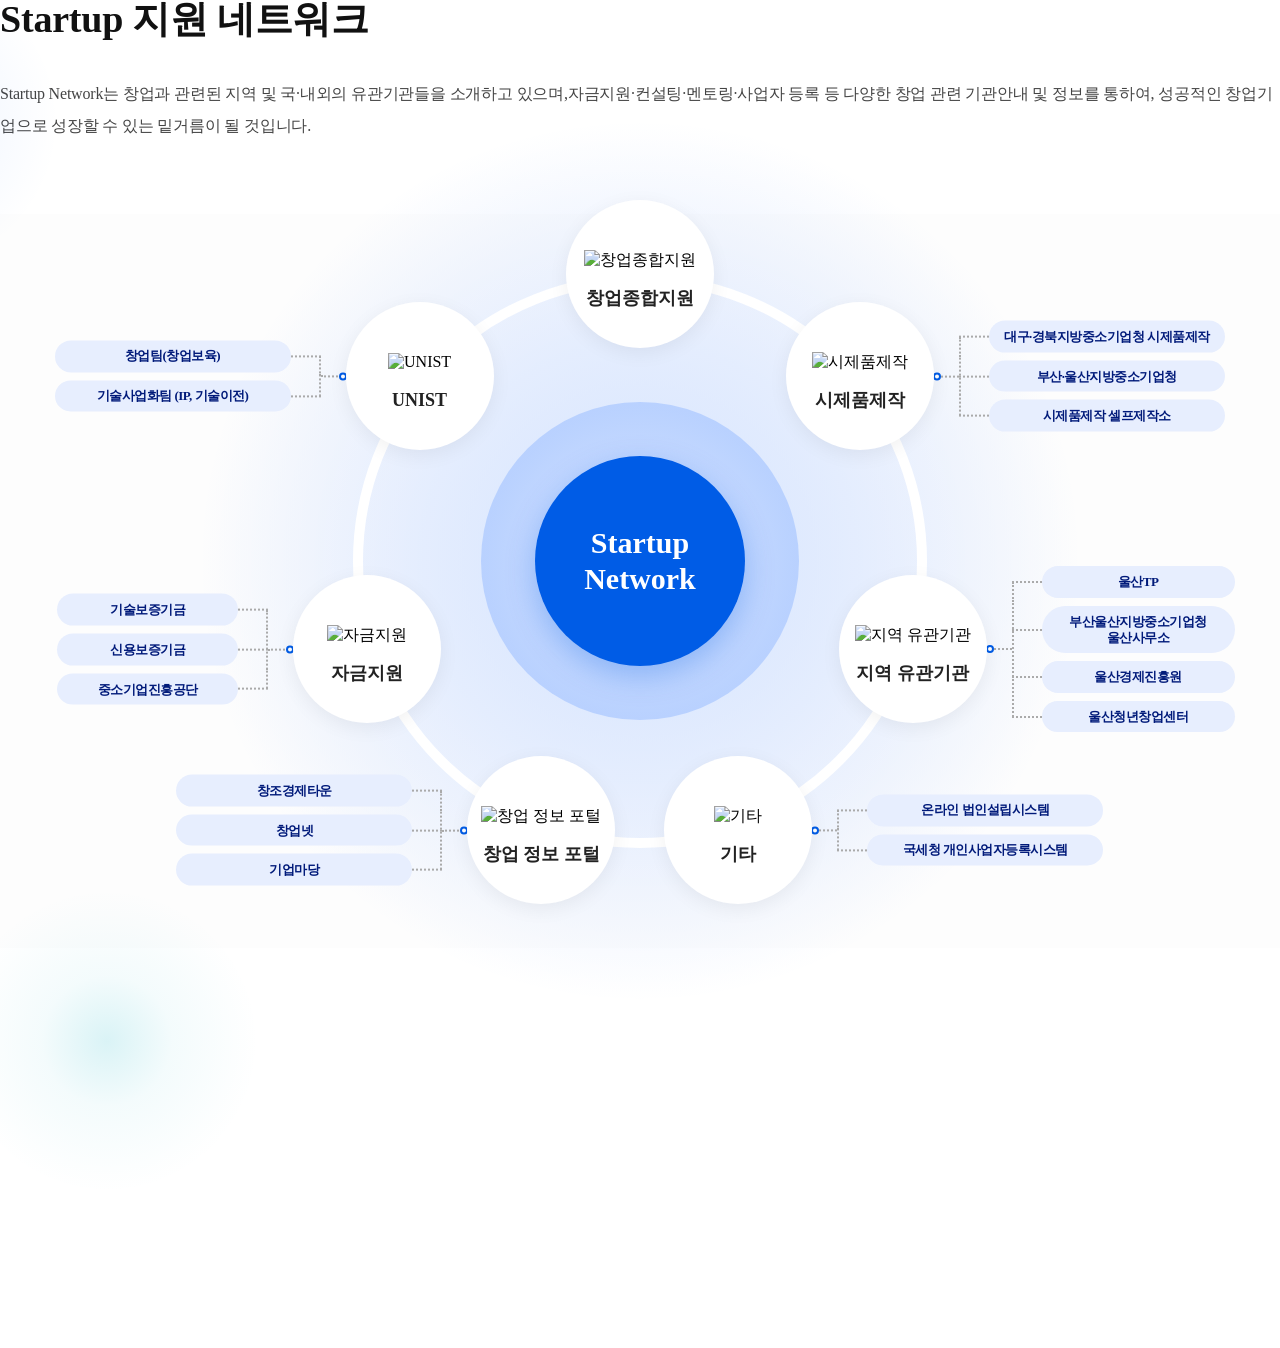
==== commit 62a64e1b: "update node" ====
--- a/index.html
+++ b/index.html
@@ -1,45 +1,135 @@
 <!doctype html>
-<html lang="en">
+<html lang="ko">
   <head>
     <meta charset="UTF-8" />
     <meta name="viewport" content="width=device-width, initial-scale=1.0" />
-    <title>UNIST Semiconductor Engineering - Goal & Strategy</title>
-    <link rel="stylesheet" href="/base/base.css" />
-    <link rel="stylesheet" href="/base/table.css" />
+    <title>테스트</title>
+    <link rel="stylesheet" href="base/base.css" />
+    <link rel="stylesheet" href="base/table.css" />
     <link rel="stylesheet" href="style.css" />
-    <script src="https://cdnjs.cloudflare.com/ajax/libs/jquery/3.7.1/jquery.min.js"></script>
-    <script src="index.js"></script>
   </head>
   <body>
     <div class="content-box">
       <div class="con-box no-pd">
-        <div class="greting-wrap">
-          <div class="left">
-            <img src="/_res/unist/_share/img/temp/img-greting.png" alt="" />
-          </div>
-          <div class="right">
-            <p class="intro01">원자력공학과에 오신 것을 환영합니다.</p>
-            <p class="intro02">
-              UNIST 원자력공학과는 인류가 이룩한 위대한 과학기술의 결정체인
-              원자력<br />기술을 첨단화하며, 탄소 없는 청정에너지 시대를
-              선도하고 있습니다
-            </p>
-            <p class="con-p txt-black">
-              우리는 원자력의 안전성과 경제성을 한층 더 향상시켜, 인간과 환경이
-              조화를 이루는 지속가능한<br class="mobile-hide" />미래 에너지 사회
-              구현에 기여하고 있습니다.<br />우리 학과의 교육은 핵분열과 핵융합,
-              에너지 융복합 등 원자력의 전 영역을 아우르는 다학제적 지식과<br
-                class="mobile-hide"
-              />최첨단 연구를 중심으로 이루어집니다.
-            </p>
-            <p class="con-p txt-black">
-              UNIST 원자력공학과는 인류 문명의 진보를 견인하는 원자력기술의
-              발전을 사명으로 삼고,<br class="mobile-hide" />깊은 자부심과
-              책임의식을 바탕으로 세계를 이끄는 연구와 교육의 중심이 되고자
-              합니다.
-            </p>
-            <p class="con-p txt-black">감사합니다.</p>
-            <p class="name">원자력공학과장 <span>김지현</span></p>
+        <h4 class="h4-tit01">Startup 지원 네트워크</h4>
+        <p class="con-p">
+          Startup Network는 창업과 관련된 지역 및 국·내외의 유관기관들을 소개하고 있으며,자금지원·컨설팅·멘토링·사업자 등록 등 다양한 창업 관련 기관안내 및 정보를 통하여, 성공적인 창업기업으로 성장할 수 있는 밑거름이 될 것입니다.
+        </p>
+
+        <div class="network-diagram-wrap">
+          <div class="network-scroll">
+            <div class="network-diagram">
+              <div class="network-bg"></div>
+              <div class="network-ring"></div>
+              
+              <div class="center-node">
+                <p>Startup<br>Network</p>
+              </div>
+
+              <!-- Node 1 -->
+              <div class="node-item node01" style="left: 50%; top: 0%;">
+                <div class="node-circle">
+                  <div class="img-box"><img src="/_res/unist/industry/img/content/ico-network1.png" alt="창업종합지원"></div>
+                  <p>창업종합지원</p>
+                </div>
+              </div>
+
+              <!-- Node 2 -->
+              <div class="node-item right node02" style="left: 88.3%; top: 17.8%;">
+                <div class="node-circle">
+                  <div class="img-box"><img src="/_res/unist/industry/img/content/ico-network2.png" alt="시제품제작"></div>
+                  <p>시제품제작</p>
+                </div>
+                <div class="branches">
+                  <div class="branch-connector"></div>
+                  <ul class="branch-list">
+                    <li><span>대구·경북지방중소기업청 시제품제작</span></li>
+                    <li><span>부산·울산지방중소기업청</span></li>
+                    <li><span>시제품제작 셀프제작소</span></li>
+                  </ul>
+                </div>
+              </div>
+
+              <!-- Node 3 -->
+              <div class="node-item right node03" style="left: 97.5%; top: 65.4%;">
+                <div class="node-circle">
+                  <div class="img-box"><img src="/_res/unist/industry/img/content/ico-network3.png" alt="지역 유관기관"></div>
+                  <p>지역 유관기관</p>
+                </div>
+                <div class="branches">
+                  <div class="branch-connector"></div>
+                  <ul class="branch-list">
+                    <li><span>울산TP</span></li>
+                    <li><span>부산울산지방중소기업청 울산사무소</span></li>
+                    <li><span>울산경제진흥원</span></li>
+                    <li><span>울산청년창업센터</span></li>
+                  </ul>
+                </div>
+              </div>
+
+              <!-- Node 4 -->
+              <div class="node-item right node04" style="left: 67.1%; top: 96.9%;">
+                <div class="node-circle">
+                  <div class="img-box"><img src="/_res/unist/industry/img/content/ico-network4.png" alt="기타"></div>
+                  <p>기타</p>
+                </div>
+                <div class="branches">
+                  <div class="branch-connector"></div>
+                  <ul class="branch-list">
+                    <li><span>온라인 법인설립시스템</span></li>
+                    <li><span>국세청 개인사업자등록시스템</span></li>
+                  </ul>
+                </div>
+              </div>
+
+              <!-- Node 5 -->
+              <div class="node-item left node05" style="left: 32.8%; top: 96.9%;">
+                <div class="node-circle">
+                  <div class="img-box"><img src="/_res/unist/industry/img/content/ico-network5.png" alt="창업 정보 포털"></div>
+                  <p>창업 정보 포털</p>
+                </div>
+                <div class="branches">
+                  <div class="branch-connector"></div>
+                  <ul class="branch-list">
+                    <li><span>창조경제타운</span></li>
+                    <li><span>창업넷</span></li>
+                    <li><span>기업마당</span></li>
+                  </ul>
+                </div>
+              </div>
+
+              <!-- Node 6 -->
+              <div class="node-item left node06" style="left: 2.5%; top: 65.4%;">
+                <div class="node-circle">
+                  <div class="img-box"><img src="/_res/unist/industry/img/content/ico-network6.png" alt="자금지원"></div>
+                  <p>자금지원</p>
+                </div>
+                <div class="branches">
+                  <div class="branch-connector"></div>
+                  <ul class="branch-list">
+                    <li><span>기술보증기금</span></li>
+                    <li><span>신용보증기금</span></li>
+                    <li><span>중소기업진흥공단</span></li>
+                  </ul>
+                </div>
+              </div>
+
+              <!-- Node 7 -->
+              <div class="node-item left node07" style="left: 11.6%; top: 17.8%;">
+                <div class="node-circle">
+                  <div class="img-box"><img src="/_res/unist/industry/img/content/ico-network7.png" alt="UNIST"></div>
+                  <p>UNIST</p>
+                </div>
+                <div class="branches">
+                  <div class="branch-connector"></div>
+                  <ul class="branch-list">
+                    <li><span>창업팀(창업보육)</span></li>
+                    <li><span>기술사업화팀 (IP, 기술이전)</span></li>
+                  </ul>
+                </div>
+              </div>
+
+            </div>
           </div>
         </div>
       </div>
--- a/style.css
+++ b/style.css
@@ -0,0 +1,378 @@
+@charset "utf-8";
+
+/* Network Diagram Styles */
+.network-diagram-wrap {
+  width: 100%;
+  margin-top: 40px;
+  padding: 60px 0 100px;
+  background: #fdfdfd;
+  position: relative;
+}
+
+/* Base background glow effects moved here to avoid individual clipping */
+.network-diagram-wrap::before,
+.network-diagram-wrap::after {
+  content: "";
+  position: absolute;
+  width: 614px; /* Much larger to ensure soft edges */
+  height: 614px;
+  pointer-events: none;
+  z-index: 8; /* Above the highlight ring */
+  opacity: 0.15;
+}
+
+.network-diagram-wrap::before {
+  top: -400px;
+  left: -400px;
+  background: radial-gradient(
+    circle,
+    #0a60ff 0%,
+    rgba(10, 96, 255, 0.3) 15%,
+    rgba(10, 96, 255, 0) 35%
+  );
+}
+
+.network-diagram-wrap::after {
+  bottom: -400px;
+  left: -200px;
+  background: radial-gradient(
+    circle,
+    #07b0c3 0%,
+    rgba(7, 176, 195, 0.3) 15%,
+    rgba(7, 176, 195, 0) 35%
+  );
+}
+
+.network-scroll {
+  width: 100%;
+  display: flex;
+  justify-content: center;
+  position: relative;
+  z-index: 1; /* Above wrap pseudo-elements */
+}
+
+.network-diagram {
+  position: relative;
+  width: 574px; /* (105 center radius + 182 gap) * 2 */
+  height: 574px;
+  min-width: 574px;
+  margin: 0 auto;
+  z-index: 1;
+}
+
+/* Full diagram overlay highlight */
+.network-diagram::before {
+  content: "";
+  position: absolute;
+  top: -150px;
+  left: -150px;
+  right: -150px;
+  bottom: -150px;
+  background: radial-gradient(
+    circle at center,
+    #d9e6ff 0%,
+    rgba(217, 230, 255, 0.4) 40%,
+    rgba(217, 230, 255, 0) 70%
+  );
+  pointer-events: none;
+  z-index: 9; /* Above corner highlights */
+}
+
+/* Center Highlight Ring - Separated for layering */
+.network-diagram::after {
+  content: "";
+  position: absolute;
+  top: 50%;
+  left: 50%;
+  transform: translate(-50%, -50%);
+  width: 318px; /* 210px node + 108px highlight */
+  height: 318px;
+  background: rgba(10, 96, 255, 0.45);
+  border-radius: 50%;
+  z-index: 5; /* Below the gradients */
+  pointer-events: none;
+}
+
+/* Big blurry background */
+.network-bg {
+  position: absolute;
+  top: 50%;
+  left: 50%;
+  transform: translate(-50%, -50%);
+  width: 900px;
+  height: 900px;
+  border-radius: 50%;
+  background: radial-gradient(
+    circle,
+    rgba(0, 85, 255, 0.12) 0%,
+    rgba(0, 85, 255, 0.04) 45%,
+    rgba(255, 255, 255, 0) 70%
+  );
+  z-index: -1;
+}
+
+/* White ring - resized to 574px */
+.network-ring {
+  position: absolute;
+  top: 0;
+  left: 0;
+  right: 0;
+  bottom: 0;
+  border: 10px solid #ffffff;
+  border-radius: 50%;
+  z-index: 10;
+}
+
+/* Center Blue Circle */
+.center-node {
+  position: absolute;
+  top: 50%;
+  left: 50%;
+  transform: translate(-50%, -50%);
+  width: 210px;
+  height: 210px;
+  background: #005ce6;
+  border-radius: 50%;
+  display: flex;
+  align-items: center;
+  justify-content: center;
+  color: #ffffff;
+  z-index: 20;
+  box-shadow: 0 10px 30px rgba(0, 92, 230, 0.3);
+  font-weight: 700;
+  font-size: 30px;
+  line-height: 36px;
+  letter-spacing: -2%;
+  text-align: center;
+  vertical-align: middle;
+}
+
+.center-node p {
+  position: relative;
+  z-index: 21;
+}
+
+/* Satellite Nodes */
+.node-item {
+  position: absolute;
+  transform: translate(-50%, -50%);
+  z-index: 20;
+  display: flex;
+  align-items: center;
+}
+
+.node-circle {
+  width: 148px;
+  height: 148px;
+  background: #ffffff;
+  border-radius: 50%;
+  box-shadow: 0 5px 20px rgba(0, 0, 0, 0.06);
+  display: flex;
+  flex-direction: column;
+  align-items: center;
+  justify-content: center;
+  position: relative;
+  z-index: 4;
+}
+
+.node-circle .img-box {
+  margin-bottom: 10px;
+  height: 38px;
+  display: flex;
+  align-items: center;
+  justify-content: center;
+}
+.node-circle .img-box img {
+  max-height: 100%;
+}
+
+.node-circle p {
+  font-weight: 700;
+  text-align: center;
+  font-size: 18px;
+  line-height: 100%;
+  letter-spacing: -2%;
+  text-align: center;
+  vertical-align: middle;
+  color: #222;
+}
+
+/* Branches container */
+.branches {
+  position: absolute;
+  top: 50%;
+  transform: translateY(-50%);
+  display: flex;
+  align-items: center;
+  z-index: 2;
+}
+
+.node-item.right .branches {
+  left: 100%;
+}
+
+.node-item.left .branches {
+  right: 100%;
+  flex-direction: row-reverse;
+}
+
+/* Connectors */
+.branch-connector {
+  width: 25px;
+  height: 0;
+  border-top: 2px dotted #aaaaaa;
+  position: relative;
+}
+
+.branch-connector::before {
+  content: "";
+  position: absolute;
+  top: -5px;
+  width: 8px;
+  height: 8px;
+  border: 2px solid #005ce6;
+  border-radius: 50%;
+  background: #fff;
+  box-sizing: border-box;
+}
+
+.node-item.right .branch-connector {
+  margin-right: 0;
+}
+.node-item.right .branch-connector::before {
+  left: -1px;
+}
+
+.node-item.left .branch-connector {
+  margin-left: 0;
+}
+.node-item.left .branch-connector::before {
+  right: -1px;
+}
+
+/* Branch List */
+.branch-list {
+  position: relative;
+  display: flex;
+  flex-direction: column;
+  gap: 8px;
+  list-style: none;
+  margin: 0;
+}
+
+.node-item.right .branch-list {
+  padding-left: 30px;
+}
+.node-item.left .branch-list {
+  padding-right: 30px;
+}
+
+/* Vertical dotted line */
+.branch-list::before {
+  display: none; /* Removed the fixed vertical line */
+}
+
+/* Pills and their connectors */
+.branch-list li {
+  position: relative;
+  background: #e7eefe;
+  color: #011a7a;
+  padding: 8px 15px;
+  border-radius: 99px;
+  white-space: normal; /* Allow wrapping */
+  word-break: keep-all; /* Better wrapping for Korean */
+  min-height: 31px;
+  letter-spacing: -0.5px;
+  box-sizing: border-box;
+
+  font-weight: 600;
+  font-size: 13px;
+  line-height: 1.2;
+  text-align: center;
+  display: flex;
+  align-items: center;
+  justify-content: center;
+}
+
+/* Horizontal line to each pill */
+.branch-list li::before {
+  content: "";
+  position: absolute;
+  top: 50%;
+  width: 30px;
+  height: 0;
+  border-top: 2px dotted #aaaaaa;
+}
+
+.node-item.right .branch-list li::before {
+  left: -30px;
+  transform: translateY(-50%);
+}
+.node-item.left .branch-list li::before {
+  right: -30px;
+  transform: translateY(-50%);
+}
+
+/* Vertical line segments for each pill - expanded by 4px to cover the 8px gap */
+.branch-list li::after {
+  content: "";
+  position: absolute;
+  top: -6px;
+  bottom: -4px;
+  width: 0;
+  border-left: 2px dotted #aaaaaa;
+}
+
+.node-item.right .branch-list li::after {
+  left: -30px;
+}
+.node-item.left .branch-list li::after {
+  right: -30px;
+  border-left: none;
+  border-right: 2px dotted #aaaaaa;
+}
+
+/* Connect only from the middle of first and last items */
+.branch-list li:first-child::after {
+  top: 50%;
+}
+.branch-list li:last-child::after {
+  bottom: 50%;
+}
+.branch-list li:only-child::after {
+  display: none;
+}
+
+/* Pills Specific Widths */
+.node02 .branch-list li,
+.node04 .branch-list li,
+.node05 .branch-list li,
+.node07 .branch-list li {
+  width: 236px;
+}
+
+.node03 .branch-list li {
+  width: 193px;
+}
+
+.node06 .branch-list li {
+  width: 181px;
+}
+
+/* Responsive constraints */
+@media screen and (max-width: 1200px) {
+  .network-scroll {
+    justify-content: flex-start;
+    padding-bottom: 20px;
+  }
+  .network-scroll::-webkit-scrollbar {
+    height: 6px;
+  }
+  .network-scroll::-webkit-scrollbar-thumb {
+    background-color: #d1d5db;
+    border-radius: 10px;
+  }
+  .network-diagram {
+    margin: 0 400px;
+  }
+}
